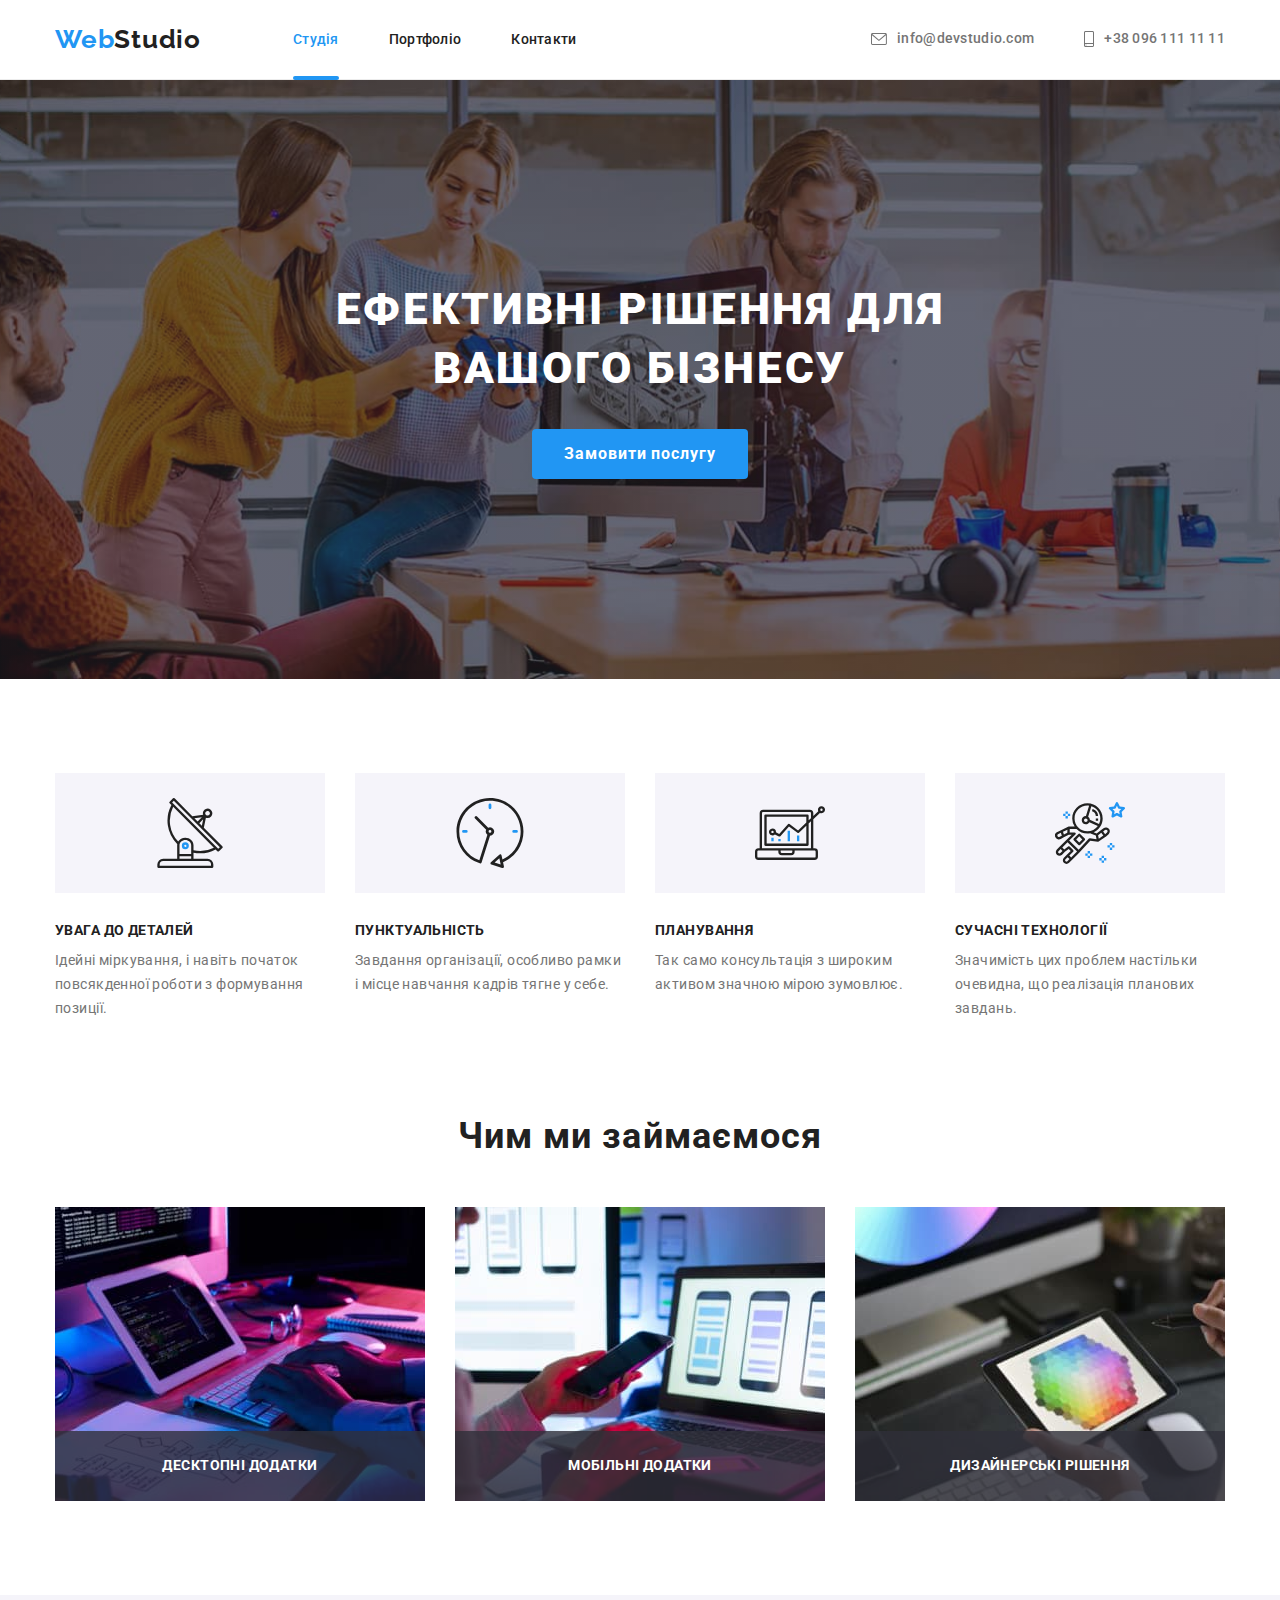
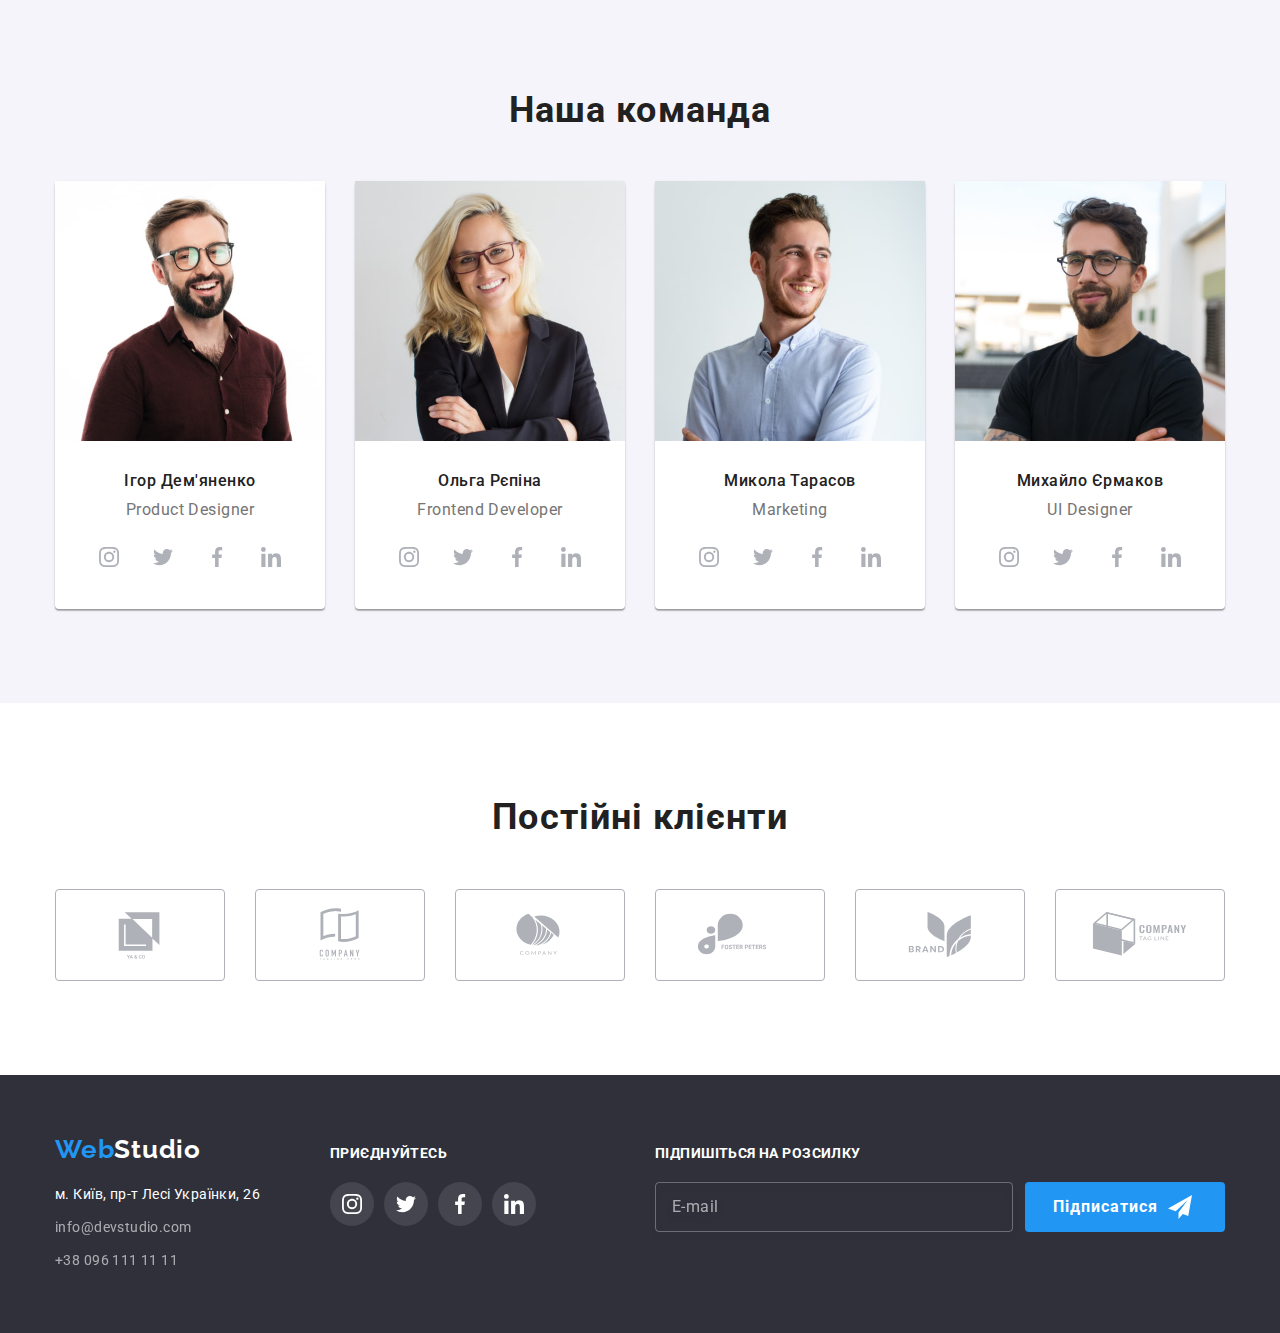
==== index.html @ e46a1c68 "Initial commit" ====
<!DOCTYPE html>
<html lang="uk">
  <head>
    <meta charset="UTF-8" />
    <meta http-equiv="X-UA-Compatible" content="IE=edge" />
    <meta name="viewport" content="width=device-width, initial-scale=1.0" />
    <title>Студія</title>
    <link rel="preconnect" href="https://fonts.googleapis.com" />
    <link rel="preconnect" href="https://fonts.gstatic.com" crossorigin />
    <link
      rel="stylesheet"
      href="https://cdn.jsdelivr.net/npm/modern-normalize@1.1.0/modern-normalize.min.css"
    />
    <link
      href="https://fonts.googleapis.com/css2?family=Raleway:wght@700&family=Roboto:wght@400;500;700;900&display=swap"
      rel="stylesheet"
    />
    <link rel="stylesheet" href="./css/main.min.css" />
    <link rel="stylesheet" href="./css/styles.css" />
  </head>
  <body>
    <header class="page-header">
      <div class="container">
        <nav class="page-navigation">
          <a class="logo link" href="./index.html"
            ><span class="logo-part">Web</span>Studio</a
          >
          <ul class="menu list">
            <li>
              <a class="menu__link link current" href="./index.html">Студія</a>
            </li>
            <li>
              <a class="menu__link link" href="./portfolio.html">Портфоліо</a>
            </li>
            <li><a class="menu__link link" href="#contacts">Контакти</a></li>
          </ul>
        </nav>
        <ul class="list menu-contacts">
          <li>
            <a class="mail-link link" href="mailto:info@devstudio.com">
              <svg class="mail-svg">
                <use href="./images/icons.svg#icon-envelope"></use>
              </svg>
              info@devstudio.com</a
            >
          </li>
          <li>
            <a class="phone-link link" href="tel:+380961111111">
              <svg class="phone-svg">
                <use href="./images/icons.svg#icon-smartphone"></use>
              </svg>
              +38 096 111 11 11</a
            >
          </li>
        </ul>
      </div>
    </header>
    <main>
      <section class="hero section">
        <div class="container">
          <h1 class="hero__title">Ефективні рішення для вашого бізнесу</h1>
          <button class="hero__button btn" data-modal-open type="button">
            Замовити послугу
          </button>
        </div>
      </section>
      <section class="features section">
        <div class="container">
          <h2 class="visually-hidden">Наші особливості</h2>
          <ul class="list features__list">
            <li class="features__item">
              <div class="features__box">
                <svg class="features__icon">
                  <use href="./images/icons.svg#icon-antenna-1"></use>
                </svg>
              </div>
              <h3 class="features__subtitle">Увага до деталей</h3>
              <p class="features__text">
                Ідейні міркування, і навіть початок повсякденної роботи з
                формування позиції.
              </p>
            </li>
            <li class="features__item">
              <div class="features__box">
                <svg class="features__icon">
                  <use href="./images/icons.svg#icon-clock-1"></use>
                </svg>
              </div>
              <h3 class="features__subtitle">Пунктуальність</h3>
              <p class="features__text">
                Завдання організації, особливо рамки і місце навчання кадрів
                тягне у себе.
              </p>
            </li>
            <li class="features__item">
              <div class="features__box">
                <svg class="features__icon">
                  <use href="./images/icons.svg#icon-diagram-1"></use>
                </svg>
              </div>
              <h3 class="features__subtitle">Планування</h3>
              <p class="features__text">
                Так само консультація з широким активом значною мірою зумовлює.
              </p>
            </li>
            <li class="features__item">
              <div class="features__box">
                <svg class="features__icon">
                  <use href="./images/icons.svg#icon-astronaut-1"></use>
                </svg>
              </div>
              <h3 class="features__subtitle">Сучасні технології</h3>
              <p class="features__text">
                Значимість цих проблем настільки очевидна, що реалізація
                планових завдань.
              </p>
            </li>
          </ul>
        </div>
      </section>
      <section class="work section">
        <div class="container">
          <h2 class="section-title">Чим ми займаємося</h2>
          <ul class="list work__list">
            <li class="work__item">
              <div class="work__wrapprer">
                <img
                  class="work__img"
                  src="./images/images-index/box1.jpg"
                  alt="верстка на ноутбуці"
                  width="370"
                  height="294"
                />
                <p class="work__text">Десктопні додатки</p>
              </div>
            </li>
            <li class="work__item">
              <div class="work-wrapprer">
                <img
                  class="work__img"
                  src="./images/images-index/box2.jpg"
                  alt="верстка на телефоні"
                  width="370"
                  height="294"
                />
                <p class="work__text">Мобільні додатки</p>
              </div>
            </li>
            <li class="work__item">
              <div class="work__wrapprer">
                <img
                  class="work__img"
                  src="./images/images-index/box3.jpg"
                  alt="графічний редактор"
                  width="370"
                  height="294"
                />
                <p class="work__text">Дизайнерські рішення</p>
              </div>
            </li>
          </ul>
        </div>
      </section>
      <section class="team section">
        <div class="container">
          <h2 class="section-title">Наша команда</h2>
          <ul class="list__team list">
            <li class="team__item">
              <img
                class="team__img"
                src="./images/images-index/photo-igor.jpg"
                alt="Ігор Дем'яненко фото"
                width="270"
                height="260"
              />
              <div class="team__box">
                <h3 class="team__name">Ігор Дем'яненко</h3>
                <p class="team__place" lang="en">Product Designer</p>
                <ul class="team-social-list list">
                  <li class="team-social-item">
                    <a href="#" class="team-link link">
                      <svg class="team-logo-social">
                        <use href="./images/icons.svg#icon-instagram-2"></use>
                      </svg>
                    </a>
                  </li>
                  <li class="team-social-item">
                    <a href="#" class="team-link link">
                      <svg class="team-logo-social">
                        <use href="./images/icons.svg#icon-twitter-1"></use>
                      </svg>
                    </a>
                  </li>
                  <li class="team-social-item">
                    <a href="#" class="team-link link">
                      <svg class="team-logo-social">
                        <use href="./images/icons.svg#icon-facebook-1"></use>
                      </svg>
                    </a>
                  </li>
                  <li class="team-social-item">
                    <a href="#" class="team-link link">
                      <svg class="team-logo-social">
                        <use href="./images/icons.svg#icon-linkedin-1"></use>
                      </svg>
                    </a>
                  </li>
                </ul>
              </div>
            </li>
            <li class="team__item">
              <img
                class="team__img"
                src="./images/images-index/photo-olga.jpg"
                alt="Ольга Рєпіна фото"
                width="270"
                height="260"
              />
              <div class="team__box">
                <h3 class="team__name">Ольга Рєпіна</h3>
                <p class="team__place" lang="en">Frontend Developer</p>
                <ul class="team-social-list list">
                  <li class="team-social-item">
                    <a href="#" class="team-link link">
                      <svg class="team-logo-social">
                        <use href="./images/icons.svg#icon-instagram-2"></use>
                      </svg>
                    </a>
                  </li>
                  <li class="team-social-item">
                    <a href="#" class="team-link link">
                      <svg class="team-logo-social">
                        <use href="./images/icons.svg#icon-twitter-1"></use>
                      </svg>
                    </a>
                  </li>
                  <li class="team-social-item">
                    <a href="#" class="team-link link">
                      <svg class="team-logo-social">
                        <use href="./images/icons.svg#icon-facebook-1"></use>
                      </svg>
                    </a>
                  </li>
                  <li class="team-social-item">
                    <a href="#" class="team-link link">
                      <svg class="team-logo-social">
                        <use href="./images/icons.svg#icon-linkedin-1"></use>
                      </svg>
                    </a>
                  </li>
                </ul>
              </div>
            </li>
            <li class="team__item">
              <img
                class="team__img"
                src="./images/images-index/photo-mykola.jpg"
                alt="Микола Тарасов фото"
                width="270"
                height="260"
              />
              <div class="team__box">
                <h3 class="team__name">Микола Тарасов</h3>
                <p class="team__place" lang="en">Marketing</p>
                <ul class="team-social-list list">
                  <li class="team-social-item">
                    <a href="#" class="team-link link">
                      <svg class="team-logo-social">
                        <use href="./images/icons.svg#icon-instagram-2"></use>
                      </svg>
                    </a>
                  </li>
                  <li class="team-social-item">
                    <a href="#" class="team-link link">
                      <svg class="team-logo-social">
                        <use href="./images/icons.svg#icon-twitter-1"></use>
                      </svg>
                    </a>
                  </li>
                  <li class="team-social-item">
                    <a href="#" class="team-link link">
                      <svg class="team-logo-social">
                        <use href="./images/icons.svg#icon-facebook-1"></use>
                      </svg>
                    </a>
                  </li>
                  <li class="team-social-item">
                    <a href="#" class="team-link link">
                      <svg class="team-logo-social">
                        <use href="./images/icons.svg#icon-linkedin-1"></use>
                      </svg>
                    </a>
                  </li>
                </ul>
              </div>
            </li>
            <li class="team__item">
              <img
                class="team__img"
                src="./images/images-index/photo-mychailo.jpg"
                alt="Михайло Єрмаков фото"
                width="270"
                height="260"
              />
              <div class="team__box">
                <h3 class="team__name">Михайло Єрмаков</h3>
                <p class="team__place" lang="en">UI Designer</p>
                <ul class="team-social-list list">
                  <li class="team-social-item">
                    <a href="#" class="team-link link">
                      <svg class="team-logo-social">
                        <use href="./images/icons.svg#icon-instagram-2"></use>
                      </svg>
                    </a>
                  </li>
                  <li class="team-social-item">
                    <a href="#" class="team-link link">
                      <svg class="team-logo-social">
                        <use href="./images/icons.svg#icon-twitter-1"></use>
                      </svg>
                    </a>
                  </li>
                  <li class="team-social-item">
                    <a href="#" class="team-link link">
                      <svg class="team-logo-social">
                        <use href="./images/icons.svg#icon-facebook-1"></use>
                      </svg>
                    </a>
                  </li>
                  <li class="team-social-item">
                    <a href="#" class="team-link link">
                      <svg class="team-logo-social">
                        <use href="./images/icons.svg#icon-linkedin-1"></use>
                      </svg>
                    </a>
                  </li>
                </ul>
              </div>
            </li>
          </ul>
        </div>
      </section>
      <section class="clients section">
        <div class="container">
          <h2 class="clients__title">Постійні клієнти</h2>
          <ul class="clients__list list">
            <li class="clients__item">
              <a href="#" class="client__link link"
                ><svg class="client__logo">
                  <use href="./images/icons.svg#icon-Logo"></use></svg
              ></a>
            </li>
            <li class="clients__item">
              <a href="#" class="client__link link"
                ><svg class="client__logo">
                  <use href="./images/icons.svg#icon-Logo-2"></use></svg
              ></a>
            </li>
            <li class="clients__item">
              <a href="#" class="client__link link"
                ><svg class="client__logo">
                  <use href="./images/icons.svg#icon-Logo-3"></use></svg
              ></a>
            </li>
            <li class="clients__item">
              <a href="#" class="client__link link"
                ><svg class="client__logo">
                  <use href="./images/icons.svg#icon-Logo-4"></use></svg
              ></a>
            </li>
            <li class="clients__item">
              <a href="#" class="client__link link"
                ><svg class="client__logo">
                  <use href="./images/icons.svg#icon-Logo-5"></use></svg
              ></a>
            </li>
            <li class="clients__item">
              <a href="#" class="client__link link"
                ><svg class="client__logo">
                  <use href="./images/icons.svg#icon-Logo-6"></use></svg
              ></a>
            </li>
          </ul>
        </div>
      </section>
    </main>
    <footer class="footer" id="contacts">
      <div class="container">
        <div class="footer-contacts-wrapper">
          <div class="footer-address">
            <a class="logo link" href="./index.html"
              ><span class="logo-part-footer">Web</span>Studio</a
            >
            <address class="contacts">
              <ul class="list">
                <li class="footer-item">
                  <a
                    class="link contacts-address"
                    href="https://goo.gl/maps/Pqn4MnMT374ScPbN7"
                    target="_blank"
                    rel="noopener noreferrer nofollow"
                  >
                    м. Київ, пр-т Лесі Українки, 26</a
                  >
                </li>
                <li class="footer-item">
                  <a class="link contacts-mail" href="mailto:info@devstudio.com"
                    >info@devstudio.com</a
                  >
                </li>
                <li>
                  <a class="link contacts-phone" href="tel:+380961111111"
                    >+38 096 111 11 11</a
                  >
                </li>
              </ul>
            </address>
          </div>
          <div class="footer-social">
            <h2 class="footer-title">Приєднуйтесь</h2>
            <ul class="footer-icons-list list">
              <li class="footer-icons-item">
                <a href="#" class="footer-link link">
                  <svg class="footer-icon">
                    <use href="./images/icons.svg#icon-instagram-2"></use>
                  </svg>
                </a>
              </li>
              <li class="footer-icons-item">
                <a href="#" class="footer-link link">
                  <svg class="footer-icon">
                    <use href="./images/icons.svg#icon-twitter-1"></use>
                  </svg>
                </a>
              </li>
              <li class="footer-icons-item">
                <a href="#" class="footer-link link">
                  <svg class="footer-icon">
                    <use href="./images/icons.svg#icon-facebook-1"></use>
                  </svg>
                </a>
              </li>
              <li class="footer-icons-item">
                <a href="#" class="footer-link link">
                  <svg class="footer-icon">
                    <use href="./images/icons.svg#icon-linkedin-1"></use>
                  </svg>
                </a>
              </li>
            </ul>
          </div>
        </div>
        <div class="footer-form-wrapper">
          <h2 class="footer-title">Підпишіться на розсилку</h2>
          <form class="footer-form">
            <label class="footer-form-field">
              <input
                type="email"
                name="join-email"
                class="footer-email"
                required
                placeholder="E-mail"
              />
            </label>
            <button type="submit" class="footer-button btn">
              Підписатися
              <svg class="join-icon">
                <use href="./images/icons.svg#icon-send"></use>
              </svg>
            </button>
          </form>
        </div>
      </div>
    </footer>

    <div class="backdrop is-hidden" data-modal>
      <div class="modal">
        <button class="modal-close-btn btn" data-modal-close>
          <svg class="modal-close-icon">
            <use href="./images/icons.svg#icon-close"></use>
          </svg>
        </button>
        <p class="modal-title">Залиште свої дані, ми вам передзвонимо</p>
        <form class="modal-form">
          <label class="modal-form-field">
            <span class="modal-form-field-desc">Ім'я</span>
            <span class="modal-input-wrapper">
              <input
                type="text"
                class="modal-form-input"
                required
                pattern="[a-zA-Zа-яА-ЯіІїЇ`ʼ]+"
                name="user-name"
              />
              <svg class="modal-form-icon">
                <use href="./images/icons.svg#user-icon"></use>
              </svg>
            </span>
          </label>
          <label class="modal-form-field">
            <span class="modal-form-field-desc">Телефон</span>
            <span class="modal-input-wrapper">
              <input
                type="tel"
                class="modal-form-input"
                required
                name="user-phone"
              />
              <svg class="modal-form-icon">
                <use href="./images/icons.svg#user-mail"></use>
              </svg>
            </span>
          </label>
          <label class="modal-form-field">
            <span class="modal-form-field-desc">Пошта</span>
            <span class="modal-input-wrapper">
              <input
                type="mail"
                class="modal-form-input"
                required
                name="user-mail"
              />
              <svg class="modal-form-icon">
                <use href="./images/icons.svg#user-phone"></use>
              </svg>
            </span>
          </label>
          <label class="modal-form-field-textarea">
            <span class="modal-form-field-desc">Коментар</span>
            <textarea
              name="user-message"
              class="modal-form-message"
              placeholder="Введіть текст"
            ></textarea>
          </label>
          <label class="modal-form-check-field">
            <input
              type="checkbox"
              class="modal-form-check"
              required
              name="user-policy"
            />
            <svg class="own-checkbox">
              <use
                href="./images/icons.svg#icon-check"
                class="checkbox-own-icon"
              ></use>
            </svg>
            <span class="policy-text">
              Погоджуюся з розсилкою та приймаю
              <a class="policy-link" href=""> Умови договору</a>
            </span>
          </label>
          <button type="submit" class="submit-button btn">Відправити</button>
        </form>
      </div>
    </div>
    <script src="./js/modal.js"></script>
  </body>
</html>
---- css/main.min.css ----
:root{--accent-color: #2196f3;--primary-background: #ffffff;--secondary-background: #2f303a;--tertiary-background: #f5f4fa;--primary-text-color: #212121;--secondary-text-color: #757575;--tertiary-text-color: #ffffff;--hover-button-color: #188ce8;--logo-color: #afb1b8;--animation-link: 250ms cubic-bezier(0.4, 0, 0.2, 1)}.visually-hidden{position:absolute;white-space:nowrap;width:1px;height:1px;overflow:hidden;border:0;padding:0;clip:rect(0 0 0 0);clip-path:inset(50%);margin:-1px}body{background-color:var(--primary-background);font-family:"Roboto",sans-serif;color:var(--primary-text-color)}.link{text-decoration:none}.list{list-style:none}.btn{cursor:pointer}h1,h2,h3,h4,p{margin-top:0;margin-bottom:0}ul,ol{margin-top:0;margin-bottom:0;padding-left:0}img{display:block;max-width:100%;height:auto}.section{padding-top:94px;padding-bottom:94px}.container{width:1200px;padding:0 15px;margin-left:auto;margin-right:auto}.section-title{font-weight:700;font-size:36px;line-height:1.17;text-align:center;letter-spacing:.03em;margin-bottom:50px}.logo{font-family:"Raleway",sans-serif;font-weight:700;font-size:26px;line-height:1.1;letter-spacing:.03em;color:inherit}.backdrop{position:fixed;top:0;left:0;z-index:100;width:100%;height:100%;background-color:rgba(0,0,0,.2);transition:opacity var(--animation-link),visibility var(--animation-link)}.backdrop.is-hidden{opacity:0;visibility:hidden;pointer-events:none}.modal{padding:40px;position:absolute;top:50%;left:50%;transform:translate(-50%, -50%);width:528px;background-color:var(--primary-background)}.modal-close-icon{width:18px;height:18px;color:var(--primary-text-color)}.modal-close-btn{position:absolute;top:8px;right:8px;display:flex;align-items:center;justify-content:center;width:30px;height:30px;border-radius:50%;background-color:rgba(0,0,0,0);border:1px solid rgba(0,0,0,.1);padding:0}.modal-title{font-weight:700;font-size:20px;line-height:1.15;text-align:center;letter-spacing:.03em;color:var(--primary-text-color);margin-bottom:12px}.modal-form{display:flex;flex-direction:column}.modal-form-field{margin-bottom:10px;cursor:pointer}.modal-form-field-textarea{margin-bottom:20px;cursor:pointer}.modal-form-field-desc{font-size:12px;line-height:1.16;letter-spacing:.01em;color:var(--secondary-text-color);margin-bottom:4px;display:block}.modal-input-wrapper{position:relative;display:block}.modal-form-input{width:100%;height:40px;border:1px solid rgba(33,33,33,.2);border-radius:4px;padding-left:42px;transition:border-color var(--animation-link);cursor:pointer}.modal-form-input:focus{outline:none;border-color:var(--accent-color)}.modal-form-icon{display:block;width:18px;height:18px;position:absolute;top:50%;transform:translateY(-50%);left:12px;fill:var(--primary-text-color);transition:fill var(--animation-link)}.modal-form-input:focus+.modal-form-icon{fill:var(--accent-color)}.modal-form-message{display:block;resize:none;width:100%;height:120px;border:1px solid rgba(33,33,33,.2);border-radius:4px;padding:12px 16px;transition:border-color var(--animation-link);cursor:pointer}.modal-form-message::placeholder{font-size:12px;line-height:1.17;letter-spacing:.01em;color:rgba(117,117,117,.5)}.modal-form-message:focus{border-color:var(--accent-color);outline:none}.modal-form-check-field{display:flex;align-items:center;margin-bottom:30px;justify-content:center;cursor:pointer}.modal-form-check{appearance:none;position:absolute}.checkbox{display:flex;align-items:center}.own-checkbox{width:16px;height:15px;border:2px solid var(--primary-text-color);border-radius:3px;fill:var(--tertiary-text-color);background-color:rgba(0,0,0,0);display:flex;align-items:center;transition:background-color var(--animation-link),border var(--animation-link),border-color var(--animation-link)}.modal-form-check:checked+.own-checkbox{background-color:var(--accent-color);border:none}.modal-form-check:focus+.own-checkbox{border-color:var(--accent-color)}.policy-text{font-size:14px;line-height:1.71;letter-spacing:.03em;color:var(--secondary-text-color);margin-left:7px}.policy-link{color:var(--accent-color)}.submit-button{min-width:200px;min-height:50px;align-self:center;border:none;border-radius:4px;background-color:var(--accent-color);font-weight:700;font-size:16px;line-height:1.88;letter-spacing:.06em;color:var(--tertiary-text-color);transition:background-color var(--animation-link),box-shadow var(--animation-link)}.submit-button:focus,.submit-button:hover{background-color:var(--hover-button-color);box-shadow:0px 4px 4px rgba(0,0,0,.15)}.page-header{padding-top:25px;padding-bottom:25px}.page-header{border-bottom:1px solid #ececec}.page-header>.container{display:flex;justify-content:space-between;align-items:center}.page-navigation{display:flex;align-items:center}.logo.link{margin-right:92px}.menu{display:flex;align-items:center;gap:50px}.menu-contacts{display:flex;align-items:center;gap:50px}.logo-part{color:var(--accent-color)}.menu__link{font-weight:500;font-size:14px;line-height:1.14;letter-spacing:.02em;color:var(--primary-text-color);transition:color var(--animation-link);padding:32px 0;position:relative}.menu__link.current::after{position:absolute;content:"";display:block;width:100%;height:4px;background-color:var(--accent-color);left:0;bottom:-1px;border-radius:2px}.menu__link:hover,.menu__link:focus{color:var(--accent-color)}.mail-link,.phone-link{display:flex;align-items:center;column-gap:10px;font-weight:500;font-size:14px;line-height:1.14;letter-spacing:.02em;color:var(--secondary-text-color);transition:color var(--animation-link)}.mail-link:hover,.mail-link:focus,.phone-link:hover,.phone-link:focus{color:var(--accent-color)}.link.current{color:var(--accent-color)}.mail-svg{width:16px;height:12px;transition:fill var(--animation-link)}.phone-svg{width:10px;height:16px;transition:fill var(--animation-link)}.mail-svg,.phone-svg{fill:currentColor}.mail-link:focus .mail-svg,.mail-link:focus .mail-svg,.mail-link:focus .phone-svg,.mail-link:focus .phone-svg{fill:var(--accent-color)}.hero{background-color:var(--secondary-background);background-image:linear-gradient(0deg, rgba(47, 48, 58, 0.4), rgba(47, 48, 58, 0.4)),url(../images/images-index/img-hero.jpg);background-size:cover;background-repeat:no-repeat;background-position:center;max-width:1600px;margin:0 auto;text-align:center;padding-top:200px;padding-bottom:200px}.hero__title{font-family:"Roboto";font-style:normal;font-weight:900;font-size:44px;line-height:1.36;letter-spacing:.06em;text-transform:uppercase;color:var(--tertiary-text-color);width:696px;margin-bottom:30px;margin-left:auto;margin-right:auto}.hero__button{display:inline-block;font-weight:700;font-size:16px;line-height:1.86;align-items:center;letter-spacing:.06em;background-color:var(--accent-color);color:var(--tertiary-text-color);padding:10px 32px;border-radius:4px;border:none;transition:background-color var(--animation-link),box-shadow var(--animation-link)}.hero__button:hover,.hero__button:focus{background-color:var(--hover-button-color);box-shadow:0px 4px 4px rgba(0,0,0,.15)}.features__list{display:flex;justify-content:space-between;gap:30px}.features__item{flex-basis:calc((100% - 90px)/4)}.features__box{display:flex;justify-content:center;align-items:center;height:120px;margin-bottom:30px;background-color:var(--tertiary-background)}.features__icon{width:70px;height:70px}.features__subtitle{font-weight:700;font-size:14px;line-height:1.14;letter-spacing:.03em;text-transform:uppercase;margin-bottom:10px}.features__text{font-weight:400;font-size:14px;line-height:1.71;letter-spacing:.03em;color:var(--secondary-text-color)}.work__list{display:flex;justify-content:space-between}.work{padding-top:0}.work__item{position:relative}.work__text{position:absolute;bottom:0;width:100%;height:70px;font-weight:700;font-size:14px;line-height:1.14;letter-spacing:.03em;text-transform:uppercase;padding:27px 0;text-align:center;color:var(--tertiary-text-color);background-color:rgba(47,48,58,.8)}.team{background-color:var(--tertiary-background)}.list__team{display:flex;justify-content:space-between;gap:30px}.team__box{padding-top:30px;padding-bottom:30px}.team__name{font-weight:500;font-size:16px;line-height:1.19;letter-spacing:.03em;text-align:center;margin-bottom:10px}.team__place{font-family:"Roboto";font-style:normal;font-weight:400;font-size:16px;line-height:1.19;letter-spacing:.03em;color:var(--secondary-text-color);text-align:center;margin-bottom:16px}.team-social-list{display:flex;justify-content:center;gap:10px}.team-link{display:flex;justify-content:center;align-items:center;width:44px;height:44px;border-radius:50%;transition:background-color var(--animation-link)}.team-link:hover,.team-link:focus{background-color:var(--accent-color)}.team-logo-social{width:20px;height:20px;fill:var(--logo-color);transition:fill var(--animation-link)}.team-link:hover .team-logo-social,.team-link:focus .team-logo-social{fill:var(--tertiary-text-color)}.team__item{background-color:var(--primary-background);border-radius:4px;flex-basis:calc((100% - 90px)/4);box-shadow:0px 1px 3px rgba(0,0,0,.12),0px 1px 1px rgba(0,0,0,.14),0px 2px 1px rgba(0,0,0,.2)}.clients__title{font-weight:700;font-size:36px;line-height:1.16;text-align:center;letter-spacing:.03em;color:var(--primary-text-color);margin-bottom:50px}.clients__list{display:flex;justify-content:center;gap:30px}.client__link{display:flex;justify-content:center;align-items:center;width:170px;height:92px;border-radius:4px;border:1px solid var(--logo-color);transition:border var(--animation-link)}.client__link:hover,.client__link:focus{border:1px solid var(--accent-color)}.client__logo{width:106px;height:60px;fill:var(--logo-color);transition:fill var(--animation-link)}.client__link:hover .client__logo,.client__link:focus .client__logo{fill:var(--accent-color)}.portfolio-menu{display:flex;justify-content:center;gap:8px;margin-bottom:50px}.portfolio-button{font-weight:500;font-size:16px;line-height:1.62;letter-spacing:.03em;color:inherit;background-color:var(--tertiary-background);display:inline-block;padding:6px 25px;border-radius:4px;border:none;transition:color var(--animation-link),background-color var(--animation-link),box-shadow var(--animation-link)}.portfolio-button:hover,.portfolio-button:focus{color:var(--tertiary-text-color);background-color:var(--accent-color);box-shadow:0px 3px 1px rgba(0,0,0,.1),0px 1px 2px rgba(0,0,0,.08),0px 2px 2px rgba(0,0,0,.12)}.btn.current{background-color:var(--accent-color);color:var(--tertiary-text-color)}.portfolio-list{display:flex;flex-wrap:wrap;gap:30px}.portfolio-list-item{flex-basis:calc((100% - 60px)/3)}.portfolio-box-link{color:inherit;display:block;transition:box-shadow var(--animation-link)}.portfolio-box-link:hover,.portfolio-box-link:focus{box-shadow:0px 1px 1px rgba(0,0,0,.12),0px 4px 4px rgba(0,0,0,.06),1px 4px 6px rgba(0,0,0,.16)}.portfolio-container{padding:20px 24px;border-bottom:solid 1px #eee;border-left:solid 1px #eee;border-right:solid 1px #eee}.portfolio-name{font-weight:700;font-size:18px;line-height:2;letter-spacing:.06em;margin-bottom:4px}.portfolio-text{font-weight:400;font-size:16px;line-height:1.88;letter-spacing:.03em;color:var(--secondary-text-color)}.overlay-wrapper{position:relative;overflow:hidden}.overlay-text{padding:63px 24px;font-weight:400;font-size:18px;line-height:1.56;letter-spacing:.03em;color:var(--tertiary-text-color);background-color:rgba(33,150,243,.9);position:absolute;top:0;left:0;width:100%;height:100%;overflow:auto;transform:translateY(100%);transition:transform var(--animation-link)}.portfolio-box-link:hover .overlay-text,.portfolio-box-link:focus .overlay-text{transform:translateY(0%)}.footer .container{display:flex;align-items:baseline;justify-content:space-between}.footer-contacts-wrapper{display:flex;gap:70px;align-items:baseline}.footer{background-color:var(--secondary-background);color:var(--tertiary-text-color);padding-top:60px;padding-bottom:60px}.logo-part-footer{color:var(--accent-color)}.footer .logo.link{display:inline-block;margin-right:0;margin-bottom:20px}.footer-item{margin-bottom:9px}.contacts{font-style:normal;font-weight:400;font-size:14px;line-height:1.71;letter-spacing:.03em}.contacts-address,.contacts-mail,.contacts-phone{color:inherit;transition:color var(--animation-link)}.contacts-address:hover,.contacts-address:focus,.contacts-mail:hover,.contacts-mail:focus,.contacts-phone:hover,.contacts-phone:focus{color:var(--accent-color)}.contacts-mail,.contacts-phone{opacity:60%}.footer-title{font-weight:700;font-size:14px;line-height:1.14;letter-spacing:.03em;text-transform:uppercase;color:var(--tertiary-text-color);margin-bottom:20px}.footer-icons-list{display:flex;justify-content:center;column-gap:10px}.footer-link{display:flex;align-items:center;justify-content:center;width:44px;height:44px;border-radius:50%;background-color:rgba(255,255,255,.1);transition:background-color var(--animation-link)}.footer-link:hover,.footer-link:focus{background-color:var(--accent-color)}.footer-icon{width:20px;height:20px;fill:var(--tertiary-text-color)}.footer-form{display:flex;gap:12px}.footer-email{width:358px;height:50px;padding-left:16px;border:1px solid rgba(255,255,255,.3);border-radius:4px;color:var(--tertiary-text-color);background-color:inherit;filter:drop-shadow(0px 4px 4px rgba(0, 0, 0, 0.15));transition:border-color var(--animation-link)}.footer-email::placeholder{font-weight:400;font-size:16px;line-height:1.25;letter-spacing:.03em;color:rgba(255,255,255,.6)}.footer-email:focus{outline:none;border-color:var(--accent-color)}.footer-button{width:200px;height:50px;display:flex;font-weight:700;font-size:16px;line-height:1.86;align-items:center;letter-spacing:.06em;padding:10px 28px;gap:10px;background-color:var(--accent-color);color:var(--tertiary-text-color);border-radius:4px;border:none;transition:background-color var(--animation-link)}.footer-button:hover,.footer-button:focus{background-color:var(--hover-button-color)}.join-icon{align-self:center;width:24px;height:24px;fill:var(--tertiary-text-color)}/*# sourceMappingURL=main.min.css.map */
---- css/styles.css ----
/*======================= Header styles======================== */

/*======================= Header styles ======================= */

/*======================= Footer styles =======================*/


/*======================= Footer styles =======================*/

/*=================== Головний заголовок =====================*/

/*=================== Головний заголовок =====================*/

/*========================= Наші особливості ===================*/


/*========================= Наші особливості ===================*/

/* =====================Чим ми займаємось ====================*/


/* =====================Чим ми займаємось ====================*/

/* =========================Наша команда =====================*/


/* =========================Наша команда =====================*/

/* ==========================Наші клієнти ====================*/


/* ==========================Наші клієнти ====================*/

/* ==========================Сторінка портфолоіо ==============*/


/* ==========================Сторінка портфолоіо ==============*/

/* ============================Модальне вікно ==================*/




/* ============================Модальне вікно ==================*/

/* ====================== Модальна форма ======================== */
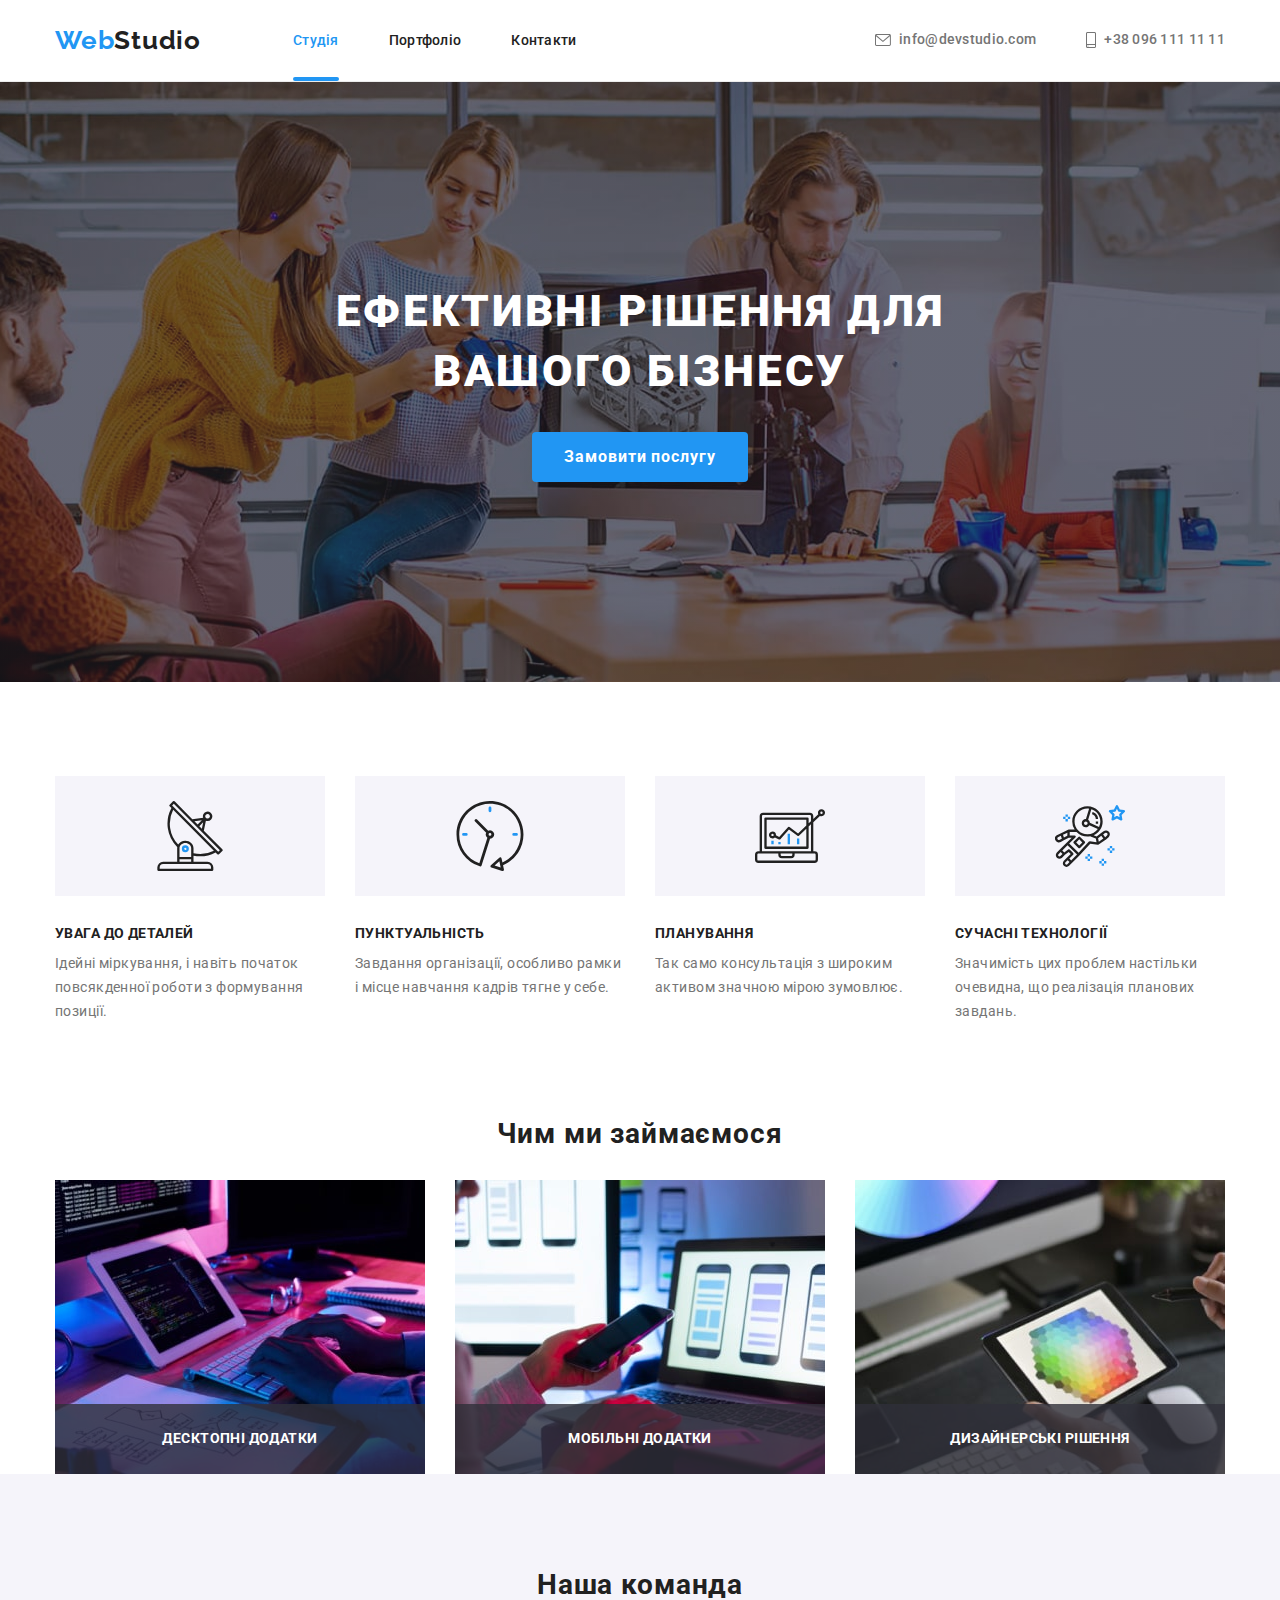
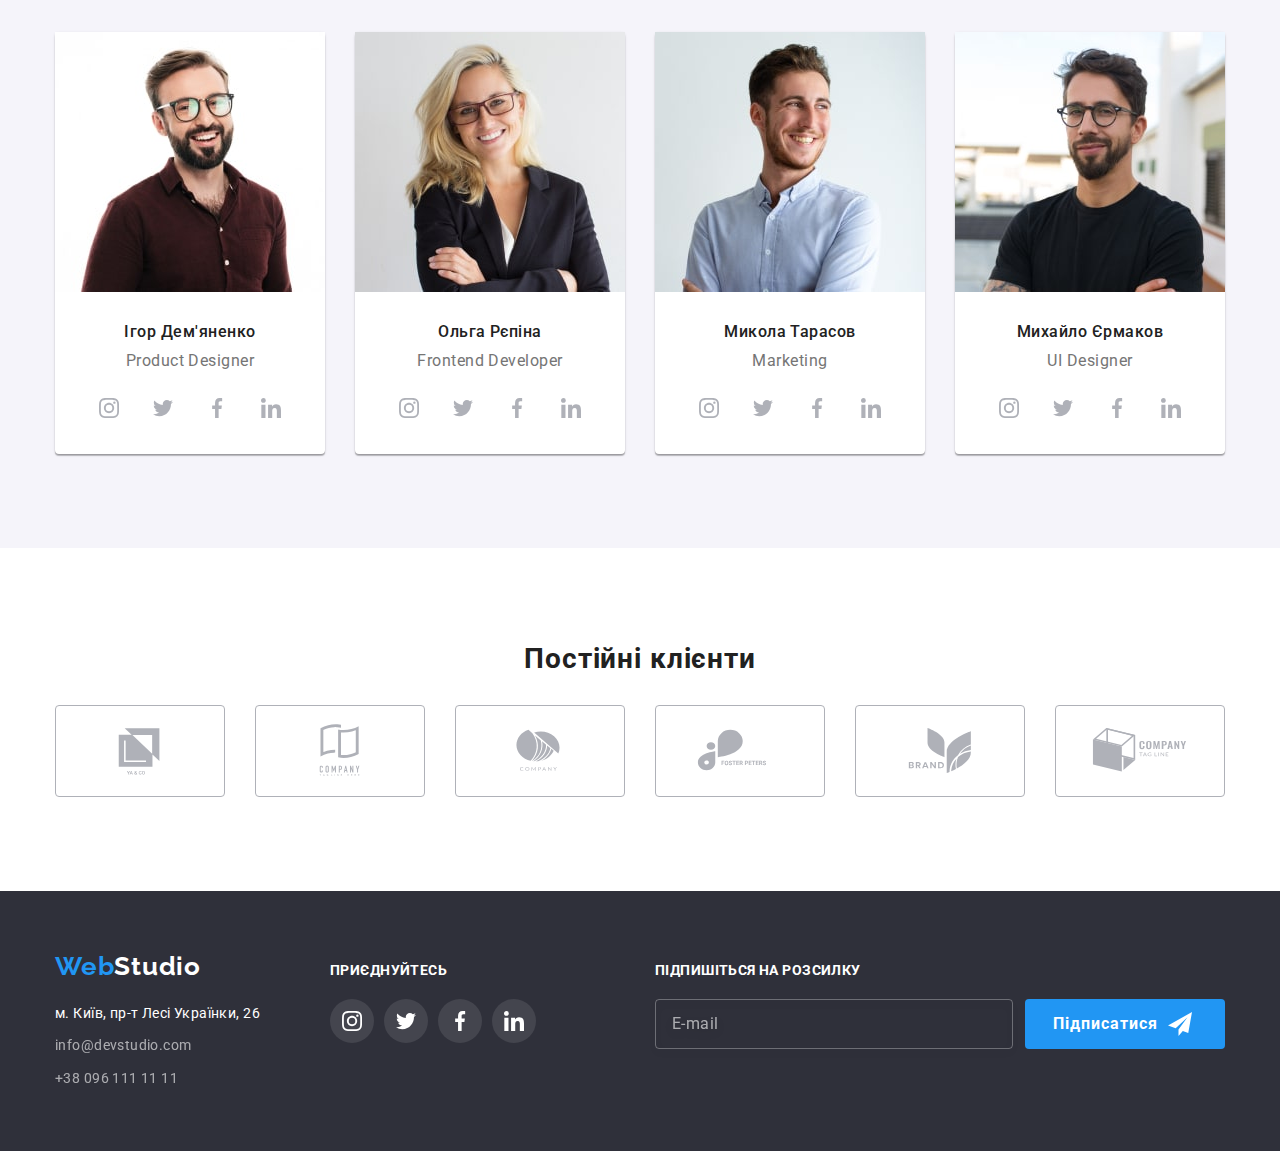
==== commit ab96ac6b: "homework" ====
--- a/index.html
+++ b/index.html
@@ -16,11 +16,10 @@
       rel="stylesheet"
     />
     <link rel="stylesheet" href="./css/main.min.css" />
-    <link rel="stylesheet" href="./css/styles.css" />
   </head>
   <body>
     <header class="page-header">
-      <div class="container">
+      <div class="container page-header__container">
         <nav class="page-navigation">
           <a class="logo link" href="./index.html"
             ><span class="logo-part">Web</span>Studio</a
@@ -35,7 +34,7 @@
             <li><a class="menu__link link" href="#contacts">Контакти</a></li>
           </ul>
         </nav>
-        <ul class="list menu-contacts">
+        <ul class="menu-contacts list">
           <li>
             <a class="mail-link link" href="mailto:info@devstudio.com">
               <svg class="mail-svg">
@@ -53,6 +52,71 @@
             >
           </li>
         </ul>
+        <button type="button" class="open-mobile-menu-btn" data-menu-open>
+          <svg class="burger-icon">
+            <use href="./images/icons.svg#burger-icon"></use>
+          </svg>
+        </button>
+      </div>
+      <div class="mobile-menu" data-menu>
+        <div class="mobile-menu__container">
+          <button type="button" class="mobile-menu__close-btn" data-menu-close>
+            <svg class="mobile-menu__close-icon">
+              <use href="./images/icons.svg#icon-close"></use>
+            </svg>
+          </button>
+          <div class="mobile-list__wrapper">
+            <ul class="mobile-list list">
+              <li class="mobile-list__item">
+                <a href="index.html" class="mobile-list__link link current"
+                  >Студія</a
+                >
+              </li>
+              <li class="mobile-list__item">
+                <a href="portfolio.html" class="mobile-list__link link"
+                  >Портфоліо</a
+                >
+              </li>
+              <li class="mobile-list__item">
+                <a href="#" class="mobile-list__link link">Контакти</a>
+              </li>
+            </ul>
+          </div>
+          <div class="mobile-contacts__wrapper">
+            <ul class="mobile-contacts list">
+              <li class="mobile-contacts__item">
+                <a href="tel:+380961111111" class="mobile-contacts__phone link"
+                  >+38 096 111 11 11</a
+                >
+              </li>
+              <li class="mobile-contacts__item">
+                <a
+                  href="mailto:info@devstudio.com"
+                  class="mobile-contacts__mail link"
+                  >info@devstudio.com</a
+                >
+              </li>
+              <li class="mobile-contacts__item">
+                <div class="mobile-social__wrapper">
+                  <ul class="mobile-social list">
+                    <li class="mobile-social__item">
+                      <a href="#" class="mobile-social-link link">Instagram</a>
+                    </li>
+                    <li class="mobile-social__item">
+                      <a href="#" class="mobile-social-link link">Twitter</a>
+                    </li>
+                    <li class="mobile-social__item">
+                      <a href="#" class="mobile-social-link link">Facebook</a>
+                    </li>
+                    <li class="mobile-social__item">
+                      <a href="#" class="mobile-social-link link">LinkedIn</a>
+                    </li>
+                  </ul>
+                </div>
+              </li>
+            </ul>
+          </div>
+        </div>
       </div>
     </header>
     <main>
@@ -67,7 +131,7 @@
       <section class="features section">
         <div class="container">
           <h2 class="visually-hidden">Наші особливості</h2>
-          <ul class="list features__list">
+          <ul class="features__list list">
             <li class="features__item">
               <div class="features__box">
                 <svg class="features__icon">
@@ -126,7 +190,11 @@
               <div class="work__wrapprer">
                 <img
                   class="work__img"
-                  src="./images/images-index/box1.jpg"
+                  srcset="
+                    ./images/images-index/images-desktop/work-1.jpg    1x,
+                    ./images/images-index/images-desktop/work-1@2x.jpg 2x
+                  "
+                  src="./images/images-index/images-desktop/work-1.jpg"
                   alt="верстка на ноутбуці"
                   width="370"
                   height="294"
@@ -138,7 +206,11 @@
               <div class="work-wrapprer">
                 <img
                   class="work__img"
-                  src="./images/images-index/box2.jpg"
+                  srcset="
+                    ./images/images-index/images-desktop/work-2.jpg    1x,
+                    ./images/images-index/images-desktop/work-2@2x.jpg 2x
+                  "
+                  src="./images/images-index/images-desktop/work-2.jpg"
                   alt="верстка на телефоні"
                   width="370"
                   height="294"
@@ -148,13 +220,11 @@
             </li>
             <li class="work__item">
               <div class="work__wrapprer">
-                <img
-                  class="work__img"
-                  src="./images/images-index/box3.jpg"
-                  alt="графічний редактор"
-                  width="370"
-                  height="294"
-                />
+                <img class="work__img"
+                srcset="./images/images-index/images-desktop/work-3.jpg 1x,
+                ./images/images-index/images-desktop/work-3@2x.jpg 2x"
+                src="./images/images-index/images-desktop/work-3.jpg""
+                alt="графічний редактор" width="370" height="294" />
                 <p class="work__text">Дизайнерські рішення</p>
               </div>
             </li>
@@ -164,15 +234,36 @@
       <section class="team section">
         <div class="container">
           <h2 class="section-title">Наша команда</h2>
-          <ul class="list__team list">
+          <ul class="team__list list">
             <li class="team__item">
-              <img
-                class="team__img"
-                src="./images/images-index/photo-igor.jpg"
-                alt="Ігор Дем'яненко фото"
-                width="270"
-                height="260"
-              />
+              <picture>
+                <source
+                  srcset="
+                    ./images/images-index/images-desktop/team-1.jpg    1x,
+                    ./images/images-index/images-desktop/team-1@2x.jpg 2x
+                  "
+                  media="(min-width: 1200px)"
+                />
+                <source
+                  srcset="
+                    ./images/images-index/images-tablet/team-1.jpg    1x,
+                    ./images/images-index/images-tablet/team-1@2x.jpg 2x
+                  "
+                  media="(min-width: 768px)"
+                />
+                <source
+                  srcset="
+                    ./images/images-index/images-mobile/team-1.jpg    1x,
+                    ./images/images-index/images-mobile/team-1@2x.jpg 2x
+                  "
+                  media="(max-width: 767px)"
+                />
+                <img
+                  class="team__img"
+                  src="./images/images-index/images-mobile/team-1.jpg"
+                  alt="Ігор Дем'яненко фото"
+                />
+              </picture>
               <div class="team__box">
                 <h3 class="team__name">Ігор Дем'яненко</h3>
                 <p class="team__place" lang="en">Product Designer</p>
@@ -209,13 +300,34 @@
               </div>
             </li>
             <li class="team__item">
-              <img
-                class="team__img"
-                src="./images/images-index/photo-olga.jpg"
-                alt="Ольга Рєпіна фото"
-                width="270"
-                height="260"
-              />
+              <picture>
+                <source
+                  srcset="
+                    ./images/images-index/images-desktop/team-2.jpg    1x,
+                    ./images/images-index/images-desktop/team-2@2x.jpg 2x
+                  "
+                  media="(min-width: 1200px)"
+                />
+                <source
+                  srcset="
+                    ./images/images-index/images-tablet/team-2.jpg    1x,
+                    ./images/images-index/images-tablet/team-2@2x.jpg 2x
+                  "
+                  media="(min-width: 768px)"
+                />
+                <source
+                  srcset="
+                    ./images/images-index/images-mobile/team-2.jpg    1x,
+                    ./images/images-index/images-mobile/team-2@2x.jpg 2x
+                  "
+                  media="(max-width: 767px)"
+                />
+                <img
+                  class="team__img"
+                  src="./images/images-index/images-mobile/team-2.jpg"
+                  alt="Ольга Рєпіна фото"
+                />
+              </picture>
               <div class="team__box">
                 <h3 class="team__name">Ольга Рєпіна</h3>
                 <p class="team__place" lang="en">Frontend Developer</p>
@@ -252,13 +364,35 @@
               </div>
             </li>
             <li class="team__item">
-              <img
-                class="team__img"
-                src="./images/images-index/photo-mykola.jpg"
-                alt="Микола Тарасов фото"
-                width="270"
-                height="260"
-              />
+              <picture>
+                <source
+                  srcset="
+                    ./images/images-index/images-desktop/team-3.jpg    1x,
+                    ./images/images-index/images-desktop/team-3@2x.jpg 2x
+                  "
+                  media="(min-width: 1200px)"
+                />
+                <source
+                  srcset="
+                    ./images/images-index/images-tablet/team-3.jpg    1x,
+                    ./images/images-index/images-tablet/team-3@2x.jpg 2x
+                  "
+                  media="(min-width: 768px)"
+                />
+                <source
+                  srcset="
+                    ./images/images-index/images-mobile/team-3.jpg    1x,
+                    ./images/images-index/images-mobile/team-3@2x.jpg 2x
+                  "
+                  media="(max-width: 767px)"
+                />
+                <img
+                  class="team__img"
+                  src="./images/images-index/images-mobile/team-3.jpg"
+                  alt="Микола Тарасов фото"
+                />
+              </picture>
+
               <div class="team__box">
                 <h3 class="team__name">Микола Тарасов</h3>
                 <p class="team__place" lang="en">Marketing</p>
@@ -295,13 +429,34 @@
               </div>
             </li>
             <li class="team__item">
-              <img
-                class="team__img"
-                src="./images/images-index/photo-mychailo.jpg"
-                alt="Михайло Єрмаков фото"
-                width="270"
-                height="260"
-              />
+              <picture>
+                <source
+                  srcset="
+                    ./images/images-index/images-desktop/team-4.jpg    1x,
+                    ./images/images-index/images-desktop/team-4@2x.jpg 2x
+                  "
+                  media="(min-width: 1200px)"
+                />
+                <source
+                  srcset="
+                    ./images/images-index/images-tablet/team-4.jpg    1x,
+                    ./images/images-index/images-tablet/team-4@2x.jpg 2x
+                  "
+                  media="(min-width: 768px)"
+                />
+                <source
+                  srcset="
+                    ./images/images-index/images-mobile/team-4.jpg    1x,
+                    ./images/images-index/images-mobile/team-4@2x.jpg 2x
+                  "
+                  media="(max-width: 767px)"
+                />
+                <img
+                  class="team__img"
+                  src="./images/images-index/images-mobile/team-4.jpg"
+                  alt="Михайло Єрмаков фото"
+                />
+              </picture>
               <div class="team__box">
                 <h3 class="team__name">Михайло Єрмаков</h3>
                 <p class="team__place" lang="en">UI Designer</p>
@@ -342,39 +497,39 @@
       </section>
       <section class="clients section">
         <div class="container">
-          <h2 class="clients__title">Постійні клієнти</h2>
-          <ul class="clients__list list">
-            <li class="clients__item">
+          <h2 class="section-title">Постійні клієнти</h2>
+          <ul class="client__list list">
+            <li class="client__item">
               <a href="#" class="client__link link"
                 ><svg class="client__logo">
                   <use href="./images/icons.svg#icon-Logo"></use></svg
               ></a>
             </li>
-            <li class="clients__item">
+            <li class="client__item">
               <a href="#" class="client__link link"
                 ><svg class="client__logo">
                   <use href="./images/icons.svg#icon-Logo-2"></use></svg
               ></a>
             </li>
-            <li class="clients__item">
+            <li class="client__item">
               <a href="#" class="client__link link"
                 ><svg class="client__logo">
                   <use href="./images/icons.svg#icon-Logo-3"></use></svg
               ></a>
             </li>
-            <li class="clients__item">
+            <li class="client__item">
               <a href="#" class="client__link link"
                 ><svg class="client__logo">
                   <use href="./images/icons.svg#icon-Logo-4"></use></svg
               ></a>
             </li>
-            <li class="clients__item">
+            <li class="client__item">
               <a href="#" class="client__link link"
                 ><svg class="client__logo">
                   <use href="./images/icons.svg#icon-Logo-5"></use></svg
               ></a>
             </li>
-            <li class="clients__item">
+            <li class="client__item">
               <a href="#" class="client__link link"
                 ><svg class="client__logo">
                   <use href="./images/icons.svg#icon-Logo-6"></use></svg
@@ -385,8 +540,8 @@
       </section>
     </main>
     <footer class="footer" id="contacts">
-      <div class="container">
-        <div class="footer-contacts-wrapper">
+      <div class="footer__container container">
+        <div class="footer-contacts__wrapper">
           <div class="footer-address">
             <a class="logo link" href="./index.html"
               ><span class="logo-part-footer">Web</span>Studio</a
@@ -417,7 +572,7 @@
             </address>
           </div>
           <div class="footer-social">
-            <h2 class="footer-title">Приєднуйтесь</h2>
+            <h2 class="footer__title">Приєднуйтесь</h2>
             <ul class="footer-icons-list list">
               <li class="footer-icons-item">
                 <a href="#" class="footer-link link">
@@ -451,8 +606,8 @@
           </div>
         </div>
         <div class="footer-form-wrapper">
-          <h2 class="footer-title">Підпишіться на розсилку</h2>
-          <form class="footer-form">
+          <h2 class="form__title">Підпишіться на розсилку</h2>
+          <form class="footer__form">
             <label class="footer-form-field">
               <input
                 type="email"
@@ -556,5 +711,6 @@
       </div>
     </div>
     <script src="./js/modal.js"></script>
+    <script src="./js/mobile-menu.js"></script>
   </body>
 </html>
--- a/css/main.min.css
+++ b/css/main.min.css
@@ -1 +1 @@
-:root{--accent-color: #2196f3;--primary-background: #ffffff;--secondary-background: #2f303a;--tertiary-background: #f5f4fa;--primary-text-color: #212121;--secondary-text-color: #757575;--tertiary-text-color: #ffffff;--hover-button-color: #188ce8;--logo-color: #afb1b8;--animation-link: 250ms cubic-bezier(0.4, 0, 0.2, 1)}.visually-hidden{position:absolute;white-space:nowrap;width:1px;height:1px;overflow:hidden;border:0;padding:0;clip:rect(0 0 0 0);clip-path:inset(50%);margin:-1px}body{background-color:var(--primary-background);font-family:"Roboto",sans-serif;color:var(--primary-text-color)}.link{text-decoration:none}.list{list-style:none}.btn{cursor:pointer}h1,h2,h3,h4,p{margin-top:0;margin-bottom:0}ul,ol{margin-top:0;margin-bottom:0;padding-left:0}img{display:block;max-width:100%;height:auto}.section{padding-top:94px;padding-bottom:94px}.container{width:1200px;padding:0 15px;margin-left:auto;margin-right:auto}.section-title{font-weight:700;font-size:36px;line-height:1.17;text-align:center;letter-spacing:.03em;margin-bottom:50px}.logo{font-family:"Raleway",sans-serif;font-weight:700;font-size:26px;line-height:1.1;letter-spacing:.03em;color:inherit}.backdrop{position:fixed;top:0;left:0;z-index:100;width:100%;height:100%;background-color:rgba(0,0,0,.2);transition:opacity var(--animation-link),visibility var(--animation-link)}.backdrop.is-hidden{opacity:0;visibility:hidden;pointer-events:none}.modal{padding:40px;position:absolute;top:50%;left:50%;transform:translate(-50%, -50%);width:528px;background-color:var(--primary-background)}.modal-close-icon{width:18px;height:18px;color:var(--primary-text-color)}.modal-close-btn{position:absolute;top:8px;right:8px;display:flex;align-items:center;justify-content:center;width:30px;height:30px;border-radius:50%;background-color:rgba(0,0,0,0);border:1px solid rgba(0,0,0,.1);padding:0}.modal-title{font-weight:700;font-size:20px;line-height:1.15;text-align:center;letter-spacing:.03em;color:var(--primary-text-color);margin-bottom:12px}.modal-form{display:flex;flex-direction:column}.modal-form-field{margin-bottom:10px;cursor:pointer}.modal-form-field-textarea{margin-bottom:20px;cursor:pointer}.modal-form-field-desc{font-size:12px;line-height:1.16;letter-spacing:.01em;color:var(--secondary-text-color);margin-bottom:4px;display:block}.modal-input-wrapper{position:relative;display:block}.modal-form-input{width:100%;height:40px;border:1px solid rgba(33,33,33,.2);border-radius:4px;padding-left:42px;transition:border-color var(--animation-link);cursor:pointer}.modal-form-input:focus{outline:none;border-color:var(--accent-color)}.modal-form-icon{display:block;width:18px;height:18px;position:absolute;top:50%;transform:translateY(-50%);left:12px;fill:var(--primary-text-color);transition:fill var(--animation-link)}.modal-form-input:focus+.modal-form-icon{fill:var(--accent-color)}.modal-form-message{display:block;resize:none;width:100%;height:120px;border:1px solid rgba(33,33,33,.2);border-radius:4px;padding:12px 16px;transition:border-color var(--animation-link);cursor:pointer}.modal-form-message::placeholder{font-size:12px;line-height:1.17;letter-spacing:.01em;color:rgba(117,117,117,.5)}.modal-form-message:focus{border-color:var(--accent-color);outline:none}.modal-form-check-field{display:flex;align-items:center;margin-bottom:30px;justify-content:center;cursor:pointer}.modal-form-check{appearance:none;position:absolute}.checkbox{display:flex;align-items:center}.own-checkbox{width:16px;height:15px;border:2px solid var(--primary-text-color);border-radius:3px;fill:var(--tertiary-text-color);background-color:rgba(0,0,0,0);display:flex;align-items:center;transition:background-color var(--animation-link),border var(--animation-link),border-color var(--animation-link)}.modal-form-check:checked+.own-checkbox{background-color:var(--accent-color);border:none}.modal-form-check:focus+.own-checkbox{border-color:var(--accent-color)}.policy-text{font-size:14px;line-height:1.71;letter-spacing:.03em;color:var(--secondary-text-color);margin-left:7px}.policy-link{color:var(--accent-color)}.submit-button{min-width:200px;min-height:50px;align-self:center;border:none;border-radius:4px;background-color:var(--accent-color);font-weight:700;font-size:16px;line-height:1.88;letter-spacing:.06em;color:var(--tertiary-text-color);transition:background-color var(--animation-link),box-shadow var(--animation-link)}.submit-button:focus,.submit-button:hover{background-color:var(--hover-button-color);box-shadow:0px 4px 4px rgba(0,0,0,.15)}.page-header{padding-top:25px;padding-bottom:25px}.page-header{border-bottom:1px solid #ececec}.page-header>.container{display:flex;justify-content:space-between;align-items:center}.page-navigation{display:flex;align-items:center}.logo.link{margin-right:92px}.menu{display:flex;align-items:center;gap:50px}.menu-contacts{display:flex;align-items:center;gap:50px}.logo-part{color:var(--accent-color)}.menu__link{font-weight:500;font-size:14px;line-height:1.14;letter-spacing:.02em;color:var(--primary-text-color);transition:color var(--animation-link);padding:32px 0;position:relative}.menu__link.current::after{position:absolute;content:"";display:block;width:100%;height:4px;background-color:var(--accent-color);left:0;bottom:-1px;border-radius:2px}.menu__link:hover,.menu__link:focus{color:var(--accent-color)}.mail-link,.phone-link{display:flex;align-items:center;column-gap:10px;font-weight:500;font-size:14px;line-height:1.14;letter-spacing:.02em;color:var(--secondary-text-color);transition:color var(--animation-link)}.mail-link:hover,.mail-link:focus,.phone-link:hover,.phone-link:focus{color:var(--accent-color)}.link.current{color:var(--accent-color)}.mail-svg{width:16px;height:12px;transition:fill var(--animation-link)}.phone-svg{width:10px;height:16px;transition:fill var(--animation-link)}.mail-svg,.phone-svg{fill:currentColor}.mail-link:focus .mail-svg,.mail-link:focus .mail-svg,.mail-link:focus .phone-svg,.mail-link:focus .phone-svg{fill:var(--accent-color)}.hero{background-color:var(--secondary-background);background-image:linear-gradient(0deg, rgba(47, 48, 58, 0.4), rgba(47, 48, 58, 0.4)),url(../images/images-index/img-hero.jpg);background-size:cover;background-repeat:no-repeat;background-position:center;max-width:1600px;margin:0 auto;text-align:center;padding-top:200px;padding-bottom:200px}.hero__title{font-family:"Roboto";font-style:normal;font-weight:900;font-size:44px;line-height:1.36;letter-spacing:.06em;text-transform:uppercase;color:var(--tertiary-text-color);width:696px;margin-bottom:30px;margin-left:auto;margin-right:auto}.hero__button{display:inline-block;font-weight:700;font-size:16px;line-height:1.86;align-items:center;letter-spacing:.06em;background-color:var(--accent-color);color:var(--tertiary-text-color);padding:10px 32px;border-radius:4px;border:none;transition:background-color var(--animation-link),box-shadow var(--animation-link)}.hero__button:hover,.hero__button:focus{background-color:var(--hover-button-color);box-shadow:0px 4px 4px rgba(0,0,0,.15)}.features__list{display:flex;justify-content:space-between;gap:30px}.features__item{flex-basis:calc((100% - 90px)/4)}.features__box{display:flex;justify-content:center;align-items:center;height:120px;margin-bottom:30px;background-color:var(--tertiary-background)}.features__icon{width:70px;height:70px}.features__subtitle{font-weight:700;font-size:14px;line-height:1.14;letter-spacing:.03em;text-transform:uppercase;margin-bottom:10px}.features__text{font-weight:400;font-size:14px;line-height:1.71;letter-spacing:.03em;color:var(--secondary-text-color)}.work__list{display:flex;justify-content:space-between}.work{padding-top:0}.work__item{position:relative}.work__text{position:absolute;bottom:0;width:100%;height:70px;font-weight:700;font-size:14px;line-height:1.14;letter-spacing:.03em;text-transform:uppercase;padding:27px 0;text-align:center;color:var(--tertiary-text-color);background-color:rgba(47,48,58,.8)}.team{background-color:var(--tertiary-background)}.list__team{display:flex;justify-content:space-between;gap:30px}.team__box{padding-top:30px;padding-bottom:30px}.team__name{font-weight:500;font-size:16px;line-height:1.19;letter-spacing:.03em;text-align:center;margin-bottom:10px}.team__place{font-family:"Roboto";font-style:normal;font-weight:400;font-size:16px;line-height:1.19;letter-spacing:.03em;color:var(--secondary-text-color);text-align:center;margin-bottom:16px}.team-social-list{display:flex;justify-content:center;gap:10px}.team-link{display:flex;justify-content:center;align-items:center;width:44px;height:44px;border-radius:50%;transition:background-color var(--animation-link)}.team-link:hover,.team-link:focus{background-color:var(--accent-color)}.team-logo-social{width:20px;height:20px;fill:var(--logo-color);transition:fill var(--animation-link)}.team-link:hover .team-logo-social,.team-link:focus .team-logo-social{fill:var(--tertiary-text-color)}.team__item{background-color:var(--primary-background);border-radius:4px;flex-basis:calc((100% - 90px)/4);box-shadow:0px 1px 3px rgba(0,0,0,.12),0px 1px 1px rgba(0,0,0,.14),0px 2px 1px rgba(0,0,0,.2)}.clients__title{font-weight:700;font-size:36px;line-height:1.16;text-align:center;letter-spacing:.03em;color:var(--primary-text-color);margin-bottom:50px}.clients__list{display:flex;justify-content:center;gap:30px}.client__link{display:flex;justify-content:center;align-items:center;width:170px;height:92px;border-radius:4px;border:1px solid var(--logo-color);transition:border var(--animation-link)}.client__link:hover,.client__link:focus{border:1px solid var(--accent-color)}.client__logo{width:106px;height:60px;fill:var(--logo-color);transition:fill var(--animation-link)}.client__link:hover .client__logo,.client__link:focus .client__logo{fill:var(--accent-color)}.portfolio-menu{display:flex;justify-content:center;gap:8px;margin-bottom:50px}.portfolio-button{font-weight:500;font-size:16px;line-height:1.62;letter-spacing:.03em;color:inherit;background-color:var(--tertiary-background);display:inline-block;padding:6px 25px;border-radius:4px;border:none;transition:color var(--animation-link),background-color var(--animation-link),box-shadow var(--animation-link)}.portfolio-button:hover,.portfolio-button:focus{color:var(--tertiary-text-color);background-color:var(--accent-color);box-shadow:0px 3px 1px rgba(0,0,0,.1),0px 1px 2px rgba(0,0,0,.08),0px 2px 2px rgba(0,0,0,.12)}.btn.current{background-color:var(--accent-color);color:var(--tertiary-text-color)}.portfolio-list{display:flex;flex-wrap:wrap;gap:30px}.portfolio-list-item{flex-basis:calc((100% - 60px)/3)}.portfolio-box-link{color:inherit;display:block;transition:box-shadow var(--animation-link)}.portfolio-box-link:hover,.portfolio-box-link:focus{box-shadow:0px 1px 1px rgba(0,0,0,.12),0px 4px 4px rgba(0,0,0,.06),1px 4px 6px rgba(0,0,0,.16)}.portfolio-container{padding:20px 24px;border-bottom:solid 1px #eee;border-left:solid 1px #eee;border-right:solid 1px #eee}.portfolio-name{font-weight:700;font-size:18px;line-height:2;letter-spacing:.06em;margin-bottom:4px}.portfolio-text{font-weight:400;font-size:16px;line-height:1.88;letter-spacing:.03em;color:var(--secondary-text-color)}.overlay-wrapper{position:relative;overflow:hidden}.overlay-text{padding:63px 24px;font-weight:400;font-size:18px;line-height:1.56;letter-spacing:.03em;color:var(--tertiary-text-color);background-color:rgba(33,150,243,.9);position:absolute;top:0;left:0;width:100%;height:100%;overflow:auto;transform:translateY(100%);transition:transform var(--animation-link)}.portfolio-box-link:hover .overlay-text,.portfolio-box-link:focus .overlay-text{transform:translateY(0%)}.footer .container{display:flex;align-items:baseline;justify-content:space-between}.footer-contacts-wrapper{display:flex;gap:70px;align-items:baseline}.footer{background-color:var(--secondary-background);color:var(--tertiary-text-color);padding-top:60px;padding-bottom:60px}.logo-part-footer{color:var(--accent-color)}.footer .logo.link{display:inline-block;margin-right:0;margin-bottom:20px}.footer-item{margin-bottom:9px}.contacts{font-style:normal;font-weight:400;font-size:14px;line-height:1.71;letter-spacing:.03em}.contacts-address,.contacts-mail,.contacts-phone{color:inherit;transition:color var(--animation-link)}.contacts-address:hover,.contacts-address:focus,.contacts-mail:hover,.contacts-mail:focus,.contacts-phone:hover,.contacts-phone:focus{color:var(--accent-color)}.contacts-mail,.contacts-phone{opacity:60%}.footer-title{font-weight:700;font-size:14px;line-height:1.14;letter-spacing:.03em;text-transform:uppercase;color:var(--tertiary-text-color);margin-bottom:20px}.footer-icons-list{display:flex;justify-content:center;column-gap:10px}.footer-link{display:flex;align-items:center;justify-content:center;width:44px;height:44px;border-radius:50%;background-color:rgba(255,255,255,.1);transition:background-color var(--animation-link)}.footer-link:hover,.footer-link:focus{background-color:var(--accent-color)}.footer-icon{width:20px;height:20px;fill:var(--tertiary-text-color)}.footer-form{display:flex;gap:12px}.footer-email{width:358px;height:50px;padding-left:16px;border:1px solid rgba(255,255,255,.3);border-radius:4px;color:var(--tertiary-text-color);background-color:inherit;filter:drop-shadow(0px 4px 4px rgba(0, 0, 0, 0.15));transition:border-color var(--animation-link)}.footer-email::placeholder{font-weight:400;font-size:16px;line-height:1.25;letter-spacing:.03em;color:rgba(255,255,255,.6)}.footer-email:focus{outline:none;border-color:var(--accent-color)}.footer-button{width:200px;height:50px;display:flex;font-weight:700;font-size:16px;line-height:1.86;align-items:center;letter-spacing:.06em;padding:10px 28px;gap:10px;background-color:var(--accent-color);color:var(--tertiary-text-color);border-radius:4px;border:none;transition:background-color var(--animation-link)}.footer-button:hover,.footer-button:focus{background-color:var(--hover-button-color)}.join-icon{align-self:center;width:24px;height:24px;fill:var(--tertiary-text-color)}/*# sourceMappingURL=main.min.css.map */+:root{--accent-color: #2196f3;--primary-background: #ffffff;--secondary-background: #2f303a;--tertiary-background: #f5f4fa;--primary-text-color: #212121;--secondary-text-color: #757575;--tertiary-text-color: #ffffff;--hover-button-color: #188ce8;--logo-color: #afb1b8;--animation-link: 250ms cubic-bezier(0.4, 0, 0.2, 1)}.visually-hidden{position:absolute;white-space:nowrap;width:1px;height:1px;overflow:hidden;border:0;padding:0;clip:rect(0 0 0 0);clip-path:inset(50%);margin:-1px}body{background-color:var(--primary-background);font-family:"Roboto",sans-serif;color:var(--primary-text-color)}.link{text-decoration:none}.list{list-style:none}.btn{cursor:pointer}h1,h2,h3,h4,p{margin-top:0;margin-bottom:0}ul,ol{margin-top:0;margin-bottom:0;padding-left:0}img{display:block;max-width:100%;height:auto}.section{padding-top:60px;padding-bottom:60px}@media screen and (min-width: 1200px){.section{padding-top:94px;padding-bottom:94px}}.container{padding:0 15px}@media screen and (min-width: 480px){.container{width:480px;margin-left:auto;margin-right:auto}}@media screen and (min-width: 768px){.container{width:768px}}@media screen and (min-width: 1200px){.container{width:1200px}}@media screen and (max-width: 767px){.mobile-menu{position:fixed;top:0;left:0;z-index:100;width:100%;height:100%;background-color:var(--primary-background);opacity:0;visibility:hidden;pointer-events:none;transition:opacity var(--animation-link),visibility var(--animation-link)}.mobile-menu.is-open{opacity:1;visibility:visible;pointer-events:auto}.mobile-menu__close-btn{padding:0;border:0;background-color:rgba(0,0,0,0);line-height:0;position:absolute;top:10px;right:15px}.mobile-menu__close-icon{width:40px;height:40px;fill:var(--primary-text-color);transition:fill var(--animation-link)}.mobile-menu__close-btn:hover .mobile-menu__close-icon,.mobile-menu__close-btn:focus .mobile-menu__close-icon{fill:var(--accent-color)}.mobile-menu__container{padding:48px 40px;display:flex;flex-direction:column;gap:300px}.mobile-list__item:not(:last-child){margin-bottom:32px}.mobile-list__link{font-weight:500;font-size:40px;line-height:1.18;letter-spacing:.02em;color:var(--primary-text-color)}.mobile-contacts__phone{font-weight:500;font-size:34px;line-height:1.18;letter-spacing:.02em;color:var(--accent-color);margin-bottom:32px;display:inline-block}.mobile-contacts__mail{font-weight:500;font-size:24px;line-height:1.17;letter-spacing:.02em;color:var(--secondary-text-color);margin-bottom:64px;display:inline-block}.mobile-social{display:flex;gap:20px;align-items:center}.mobile-social__item{position:relative}.mobile-social__item:not(:last-child)::after{content:"";position:absolute;display:inline-block;height:22px;width:2px;background-color:rgba(33,33,33,.2);right:-10px}.mobile-social-link{font-weight:500;font-size:18px;line-height:1.22;letter-spacing:.02em;color:var(--accent-color)}}@media screen and (min-width: 768px){.mobile-menu{display:none}}.section-title{font-weight:700;font-size:28px;line-height:1.18;text-align:center;letter-spacing:.03em;margin-bottom:30px}@media scren and (min-width: 1200px){.section-title{font-size:36px;line-height:1.17;margin-bottom:50px}}.logo{font-family:"Raleway",sans-serif;font-weight:700;font-size:24px;line-height:1.17;letter-spacing:.03em;color:inherit}@media screen and (min-width: 1200px){.logo{font-size:26px;line-height:1.19}}.backdrop{position:fixed;top:0;left:0;z-index:100;width:100%;height:100%;background-color:rgba(0,0,0,.2);transition:opacity var(--animation-link),visibility var(--animation-link)}.backdrop.is-hidden{opacity:0;visibility:hidden;pointer-events:none}.modal{padding:40px;position:absolute;top:50%;left:50%;transform:translate(-50%, -50%);width:450px;background-color:var(--primary-background)}.modal-close-icon{width:18px;height:18px;fill:var(--primary-text-color)}.modal-close-btn:hover .modal-close-icon,.modal-close-btn:focus .modal-close-icon{fill:var(--accent-color)}.modal-close-btn{position:absolute;top:8px;right:8px;display:flex;align-items:center;justify-content:center;width:30px;height:30px;border-radius:50%;background-color:rgba(0,0,0,0);border:1px solid rgba(0,0,0,.1);padding:0}@media screen and (min-width: 1200px){.modal{width:528px}}.modal-title{font-size:20px;line-height:1.5;text-align:center;letter-spacing:.03em;color:var(--primary-text-color);margin-bottom:12px}.modal-form{display:flex;flex-direction:column}.modal-form-field{margin-bottom:10px;cursor:pointer}.modal-form-field-textarea{margin-bottom:20px;cursor:pointer}.modal-form-field-desc{font-weight:400;font-size:12px;line-height:1.16;letter-spacing:.01em;color:var(--secondary-text-color);margin-bottom:4px;display:block}.modal-input-wrapper{position:relative;display:block}.modal-form-input{width:100%;height:40px;border:1px solid rgba(33,33,33,.2);border-radius:4px;padding-left:42px;transition:border-color var(--animation-link);cursor:pointer}.modal-form-input:focus{outline:none;border-color:var(--accent-color)}.modal-form-icon{display:block;width:18px;height:18px;position:absolute;top:50%;transform:translateY(-50%);left:12px;fill:var(--primary-text-color);transition:fill var(--animation-link)}.modal-form-input:focus+.modal-form-icon{fill:var(--accent-color)}.modal-form-message{display:block;resize:none;width:100%;height:120px;border:1px solid rgba(33,33,33,.2);border-radius:4px;padding:12px 16px;transition:border-color var(--animation-link);cursor:pointer}.modal-form-message::placeholder{font-size:12px;line-height:1.17;letter-spacing:.01em;color:rgba(117,117,117,.5)}.modal-form-message:focus{border-color:var(--accent-color);outline:none}.modal-form-check-field{display:flex;align-items:center;margin-bottom:30px;justify-content:center;cursor:pointer}.modal-form-check{appearance:none;position:absolute}.checkbox{display:flex;align-items:center}.own-checkbox{width:16px;height:15px;border:2px solid var(--primary-text-color);border-radius:3px;fill:var(--tertiary-text-color);background-color:rgba(0,0,0,0);display:flex;align-items:center;transition:background-color var(--animation-link),border var(--animation-link),border-color var(--animation-link)}.modal-form-check:checked+.own-checkbox{background-color:var(--accent-color);border:none}.modal-form-check:focus+.own-checkbox{border-color:var(--accent-color)}.policy-text{font-size:12px;line-height:1.17;letter-spacing:.03em;color:var(--secondary-text-color);margin-left:7px}.policy-link{color:var(--accent-color)}.submit-button{min-width:200px;min-height:50px;align-self:center;border:none;border-radius:4px;background-color:var(--accent-color);font-weight:700;font-size:16px;line-height:1.88;letter-spacing:.06em;color:var(--tertiary-text-color);transition:background-color var(--animation-link),box-shadow var(--animation-link)}.submit-button:focus,.submit-button:hover{background-color:var(--hover-button-color);box-shadow:0px 4px 4px rgba(0,0,0,.15)}@media screen and (min-width: 1200px){.modal-title{line-height:1.15}.policy-text{font-size:14px;line-height:1.71}}.link.current{color:var(--accent-color)}.page-header{padding-top:15px;padding-bottom:15px;border-bottom:1px solid #ececec}.page-header__container{display:flex;justify-content:space-between;align-items:center}.logo-part{color:var(--accent-color)}@media screen and (max-width: 767px){.menu{display:none}.menu-contacts{display:none}.open-mobile-menu-btn{line-height:0;padding:0;background-color:rgba(0,0,0,0);border:none}.burger-icon{width:40px;height:40px}}@media screen and (min-width: 768px){.open-mobile-menu-btn{display:none}.page-header{padding-top:20px;padding-bottom:20px}.page-navigation{display:flex;align-items:center}.logo.link{margin-right:87px}.menu{display:flex;align-items:center;gap:50px}.menu__link{font-weight:500;font-size:14px;line-height:1.14;letter-spacing:.02em;color:var(--primary-text-color);padding:32px 0;position:relative}.menu__link.current::after{position:absolute;content:"";display:block;width:100%;height:4px;background-color:var(--accent-color);left:0;bottom:-1px;border-radius:2px}.mail-link,.phone-link{display:flex;align-items:center;gap:8px;font-weight:500;font-size:12px;line-height:1.17;letter-spacing:.02em;color:var(--secondary-text-color)}.mail-link{margin-bottom:10px}.mail-svg{width:14px;height:10px}.phone-svg{width:10px;height:14px}.mail-svg,.phone-svg{fill:currentColor}}@media screen and (min-width: 1200px){.page-header{padding-top:25px;padding-bottom:25px}.logo.link{margin-right:92px}.menu__link{transition:color var(--animation-link)}.menu__link:hover,.menu__link:focus{color:var(--accent-color)}.menu-contacts{display:flex;align-items:center;gap:50px}.mail-link,.phone-link{font-size:14px;line-height:1.14;transition:color var(--animation-link)}.mail-link:hover,.mail-link:focus,.phone-link:hover,.phone-link:focus{color:var(--accent-color)}.mail-link{margin-bottom:0}.mail-svg{width:16px;height:12px}.phone-svg{width:10px;height:16px}}.hero{background-color:var(--secondary-background);background-image:linear-gradient(0deg, rgba(47, 48, 58, 0.4), rgba(47, 48, 58, 0.4)),url(../../images/images-index/images-mobile/hero-img.jpg);background-size:cover;background-repeat:no-repeat;background-position:center;max-width:480px;margin:0 auto;text-align:center;padding-top:118px;padding-bottom:118px}.hero__title{font-weight:900;font-size:26px;line-height:1.62;letter-spacing:.06em;text-transform:uppercase;color:var(--tertiary-text-color);max-width:360px;margin-bottom:30px;margin-left:auto;margin-right:auto}.hero__button{display:inline-block;font-weight:700;font-size:16px;line-height:1.88;align-items:center;letter-spacing:.06em;background-color:var(--accent-color);color:var(--tertiary-text-color);padding:10px 24px;border-radius:4px;border:none}@media screen and (min-device-pixel-ratio: 2)and (max-width: 767px),screen and (min-resolution: 192dpi)and (max-width: 767px),screen and (min-resolution: 2dppx)and (max-width: 767px){.hero{background-image:linear-gradient(0deg, rgba(47, 48, 58, 0.4), rgba(47, 48, 58, 0.4)),url(../../images/images-index/images-mobile/hero-img@2x.jpg)}}@media screen and (min-width: 768px){.hero{background-image:linear-gradient(0deg, rgba(47, 48, 58, 0.4), rgba(47, 48, 58, 0.4)),url(../../images/images-index/images-tablet/hero-img.jpg);max-width:768px}}@media screen and (min-device-pixel-ratio: 2)and (min-width: 768px),screen and (min-resolution: 192dpi)and (min-width: 768px),screen and (min-resolution: 2dppx)and (min-width: 768px){.hero{background-image:linear-gradient(0deg, rgba(47, 48, 58, 0.4), rgba(47, 48, 58, 0.4)),url(../../images/images-index/images-tablet/hero-img@2x.jpg)}}@media screen and (min-width: 1200px){.hero{background-image:linear-gradient(0deg, rgba(47, 48, 58, 0.4), rgba(47, 48, 58, 0.4)),url(../../images/images-index/images-desktop/hero-img.jpg);max-width:1600px;padding-top:200px;padding-bottom:200px}.hero__title{max-width:696px;font-size:44px;line-height:1.36}.hero__button{padding:10px 32px;transition:background-color var(--animation-link),box-shadow var(--animation-link)}.hero__button:hover,.hero__button:focus{background-color:var(--hover-button-color);box-shadow:0px 4px 4px rgba(0,0,0,.15)}}@media screen and (min-device-pixel-ratio: 2)and (min-width: 1200px),screen and (min-resolution: 192dpi)and (min-width: 1200px),screen and (min-resolution: 2dppx)and (min-width: 1200px){.hero{background-image:linear-gradient(0deg, rgba(47, 48, 58, 0.4), rgba(47, 48, 58, 0.4)),url(../../images/images-index/images-desktop/hero-img@2x.jpg)}}.features__box{display:flex;justify-content:center;align-items:center;height:120px;margin-bottom:30px;background-color:var(--tertiary-background)}.features__icon{width:70px;height:70px}.features__subtitle{font-weight:700;font-size:14px;line-height:1.14;letter-spacing:.03em;text-transform:uppercase;margin-bottom:10px}.features__text{font-weight:400;font-size:14px;line-height:1.71;letter-spacing:.03em;color:var(--secondary-text-color)}@media screen and (max-width: 767px){.features__item:not(:last-child){margin-bottom:30px}.features__subtitle{text-align:center}}@media screen and (min-width: 768px){.features__list{display:flex;flex-wrap:wrap;gap:30px}.features__item{flex-basis:calc((100% - 30px)/2)}}@media screen and (min-width: 1200px){.features__list{display:flex;justify-content:space-between;gap:30px}.features__item{flex-basis:calc((100% - 90px)/4)}}.work{display:none}@media screen and (min-width: 1200px){.work{display:contents}.work__list{display:flex;justify-content:space-between}.work{padding-top:0}.work__item{position:relative}.work__text{position:absolute;bottom:0;width:100%;height:70px;font-weight:700;font-size:14px;line-height:1.14;letter-spacing:.03em;text-transform:uppercase;padding:27px 0;text-align:center;color:var(--tertiary-text-color);background-color:rgba(47,48,58,.8)}}.team{background-color:var(--tertiary-background)}.team__item{background-color:var(--primary-background);border-radius:4px;box-shadow:0px 1px 3px rgba(0,0,0,.12),0px 1px 1px rgba(0,0,0,.14),0px 2px 1px rgba(0,0,0,.2)}.team__box{padding-top:30px;padding-bottom:24px}.team__name{font-weight:500;font-size:16px;line-height:1.19;letter-spacing:.03em;text-align:center;margin-bottom:10px}.team__place{font-family:"Roboto";font-style:normal;font-weight:400;font-size:16px;line-height:1.19;letter-spacing:.03em;color:var(--secondary-text-color);text-align:center;margin-bottom:16px}.team-social-list{display:flex;justify-content:center;gap:10px}.team-link{display:flex;justify-content:center;align-items:center;width:44px;height:44px;border-radius:50%}.team-logo-social{width:20px;height:20px;fill:var(--logo-color)}@media screen and (max-width: 767px){.team__item:not(:last-child){margin-bottom:30px}}@media screen and (min-width: 768px){.team__list{display:flex;flex-wrap:wrap;gap:30px}.team__item{flex-basis:calc((100% - 30px)/2)}}@media screen and (min-width: 1200px){.team__list{justify-content:space-between}.team__item{flex-basis:calc((100% - 90px)/4)}.team-link{transition:background-color var(--animation-link)}.team-link:hover,.team-link:focus{background-color:var(--accent-color)}.team-logo-social{transition:fill var(--animation-link)}.team-link:hover .team-logo-social,.team-link:focus .team-logo-social{fill:var(--tertiary-text-color)}}.client__list{display:flex;flex-wrap:wrap;gap:30px}.client__item{flex-basis:calc((100% - 30px)/2)}.client__link{display:flex;justify-content:center;align-items:center;width:210px;height:92px;border-radius:4px;border:1px solid var(--logo-color);transition:border var(--animation-link)}.client__link:hover,.client__link:focus{border:1px solid var(--accent-color)}.client__logo{width:106px;height:60px;fill:var(--logo-color);transition:fill var(--animation-link)}.client__link:hover .client__logo,.client__link:focus .client__logo{fill:var(--accent-color)}@media screen and (min-width: 768px){.client__item{flex-basis:calc((100% - 60px)/3)}.client__link{width:226px}}@media screen and (min-width: 1200px){.client__list{flex-wrap:nowrap}.client__link{width:170px}}.portfolio-menu{display:flex;flex-wrap:wrap;gap:8px;margin-bottom:40px}.portfolio-button{font-weight:500;font-size:16px;line-height:1.62;letter-spacing:.03em;color:inherit;background-color:var(--tertiary-background);display:inline-block;padding:6px 25px;border-radius:4px;border:none;transition:color var(--animation-link),background-color var(--animation-link),box-shadow var(--animation-link)}.portfolio-button:hover,.portfolio-button:focus{color:var(--tertiary-text-color);background-color:var(--accent-color);box-shadow:0px 3px 1px rgba(0,0,0,.1),0px 1px 2px rgba(0,0,0,.08),0px 2px 2px rgba(0,0,0,.12)}.btn.current{background-color:var(--accent-color);color:var(--tertiary-text-color)}.portfolio-box-link{color:inherit;display:block;transition:box-shadow var(--animation-link)}.portfolio-box-link:hover,.portfolio-box-link:focus{box-shadow:0px 1px 1px rgba(0,0,0,.12),0px 4px 4px rgba(0,0,0,.06),1px 4px 6px rgba(0,0,0,.16)}.portfolio-container{padding:20px 24px;border-bottom:solid 1px #eee;border-left:solid 1px #eee;border-right:solid 1px #eee}.portfolio-name{font-weight:700;font-size:18px;line-height:2;letter-spacing:.06em;margin-bottom:4px}.portfolio-text{font-weight:400;font-size:16px;line-height:1.88;letter-spacing:.03em;color:var(--secondary-text-color)}.overlay-wrapper{position:relative;overflow:hidden}.overlay-text{padding:63px 24px;font-weight:400;font-size:18px;line-height:1.56;letter-spacing:.03em;color:var(--tertiary-text-color);background-color:rgba(33,150,243,.9);position:absolute;top:0;left:0;width:100%;height:100%;overflow:auto;transform:translateY(100%);transition:transform var(--animation-link)}.portfolio-box-link:hover .overlay-text,.portfolio-box-link:focus .overlay-text{transform:translateY(0%)}@media screen and (max-width: 767px){.portfolio-list-item:not(:last-child){margin-bottom:30px}}@media screen and (min-width: 768px){.portfolio-menu{flex-wrap:nowrap;justify-content:center;gap:8px;margin-bottom:30px}.portfolio-list{display:flex;flex-wrap:wrap;gap:30px}.portfolio-list-item{flex-basis:calc((100% - 30px)/2)}.portfolio-box-link{display:flex;flex-direction:column;height:100%}.portfolio-container{flex-grow:1}}@media screen and (min-width: 1200px){.portfolio-menu{margin-bottom:50px}.portfolio-list-item{flex-basis:calc((100% - 60px)/3)}}.footer{background-color:var(--secondary-background);color:var(--tertiary-text-color);padding-top:60px;padding-bottom:60px}.footer-address{display:flex;flex-direction:column;align-items:center}.footer .logo.link{margin-bottom:20px}.footer-item{margin-bottom:8px}.logo-part-footer{color:var(--accent-color)}.contacts{font-style:normal;font-weight:400;font-size:14px;line-height:1.71;letter-spacing:.03em;text-align:center}.contacts-address,.contacts-mail,.contacts-phone{color:inherit}.contacts-mail,.contacts-phone{opacity:60%}.footer-social{display:flex;flex-direction:column;align-items:center}.footer__title{font-weight:700;font-size:14px;line-height:1.14;letter-spacing:.03em;text-transform:uppercase;color:var(--tertiary-text-color);margin-bottom:20px}.footer-icons-list{display:flex;justify-content:center;column-gap:10px}.footer-link{display:flex;align-items:center;justify-content:center;width:44px;height:44px;border-radius:50%;background-color:rgba(255,255,255,.1)}.footer-icon{width:20px;height:20px;fill:var(--tertiary-text-color)}.footer__form{display:flex;flex-direction:column;align-items:center}.form__title{font-weight:700;font-size:14px;line-height:1.14;letter-spacing:.03em;text-transform:uppercase;color:var(--tertiary-text-color);margin-bottom:20px;text-align:center}.footer-email{width:450px;height:50px;padding-left:16px;border:1px solid rgba(255,255,255,.3);border-radius:4px;color:var(--tertiary-text-color);background-color:inherit;filter:drop-shadow(0px 4px 4px rgba(0, 0, 0, 0.15));transition:border-color var(--animation-link);margin-bottom:20px}.footer-email::placeholder{font-weight:400;font-size:16px;line-height:1.25;letter-spacing:.03em;color:rgba(255,255,255,.6)}.footer-email:focus{outline:none;border-color:var(--accent-color)}.footer-button{width:200px;height:50px;display:flex;font-weight:700;font-size:16px;line-height:1.86;align-items:center;letter-spacing:.06em;padding:10px 28px;gap:10px;background-color:var(--accent-color);color:var(--tertiary-text-color);border-radius:4px;border:none;transition:background-color var(--animation-link)}.footer-button:hover,.footer-button:focus{background-color:var(--hover-button-color)}.join-icon{align-self:center;width:24px;height:24px;fill:var(--tertiary-text-color)}@media screen and (max-width: 767px){.footer-social{padding-top:60px;padding-bottom:60px}}@media screen and (min-width: 768px){.footer-contacts__wrapper{display:flex;align-items:baseline;gap:165px;justify-content:center;padding-bottom:60px}.footer .logo.link{margin-right:0}}@media screen and (min-width: 1200px){.footer .container{display:flex;align-items:baseline;justify-content:space-between;gap:93px}.footer-address{align-items:flex-start}.footer-item{margin-bottom:9px}.contacts{text-align:start}.contacts-address,.contacts-mail,.contacts-phone{transition:color var(--animation-link)}.contacts-address:hover,.contacts-address:focus,.contacts-mail:hover,.contacts-mail:focus,.contacts-phone:hover,.contacts-phone:focus{color:var(--accent-color)}.footer-contacts__wrapper{display:flex;gap:70px;align-items:baseline;padding-bottom:0}.footer-social{align-items:flex-start}.footer-link{transition:background-color var(--animation-link)}.footer-link:hover,.footer-link:focus{background-color:var(--accent-color)}.footer__form{flex-direction:row;gap:12px}.form__title{text-align:start}.footer-email{width:358px;margin-bottom:0}}/*# sourceMappingURL=main.min.css.map */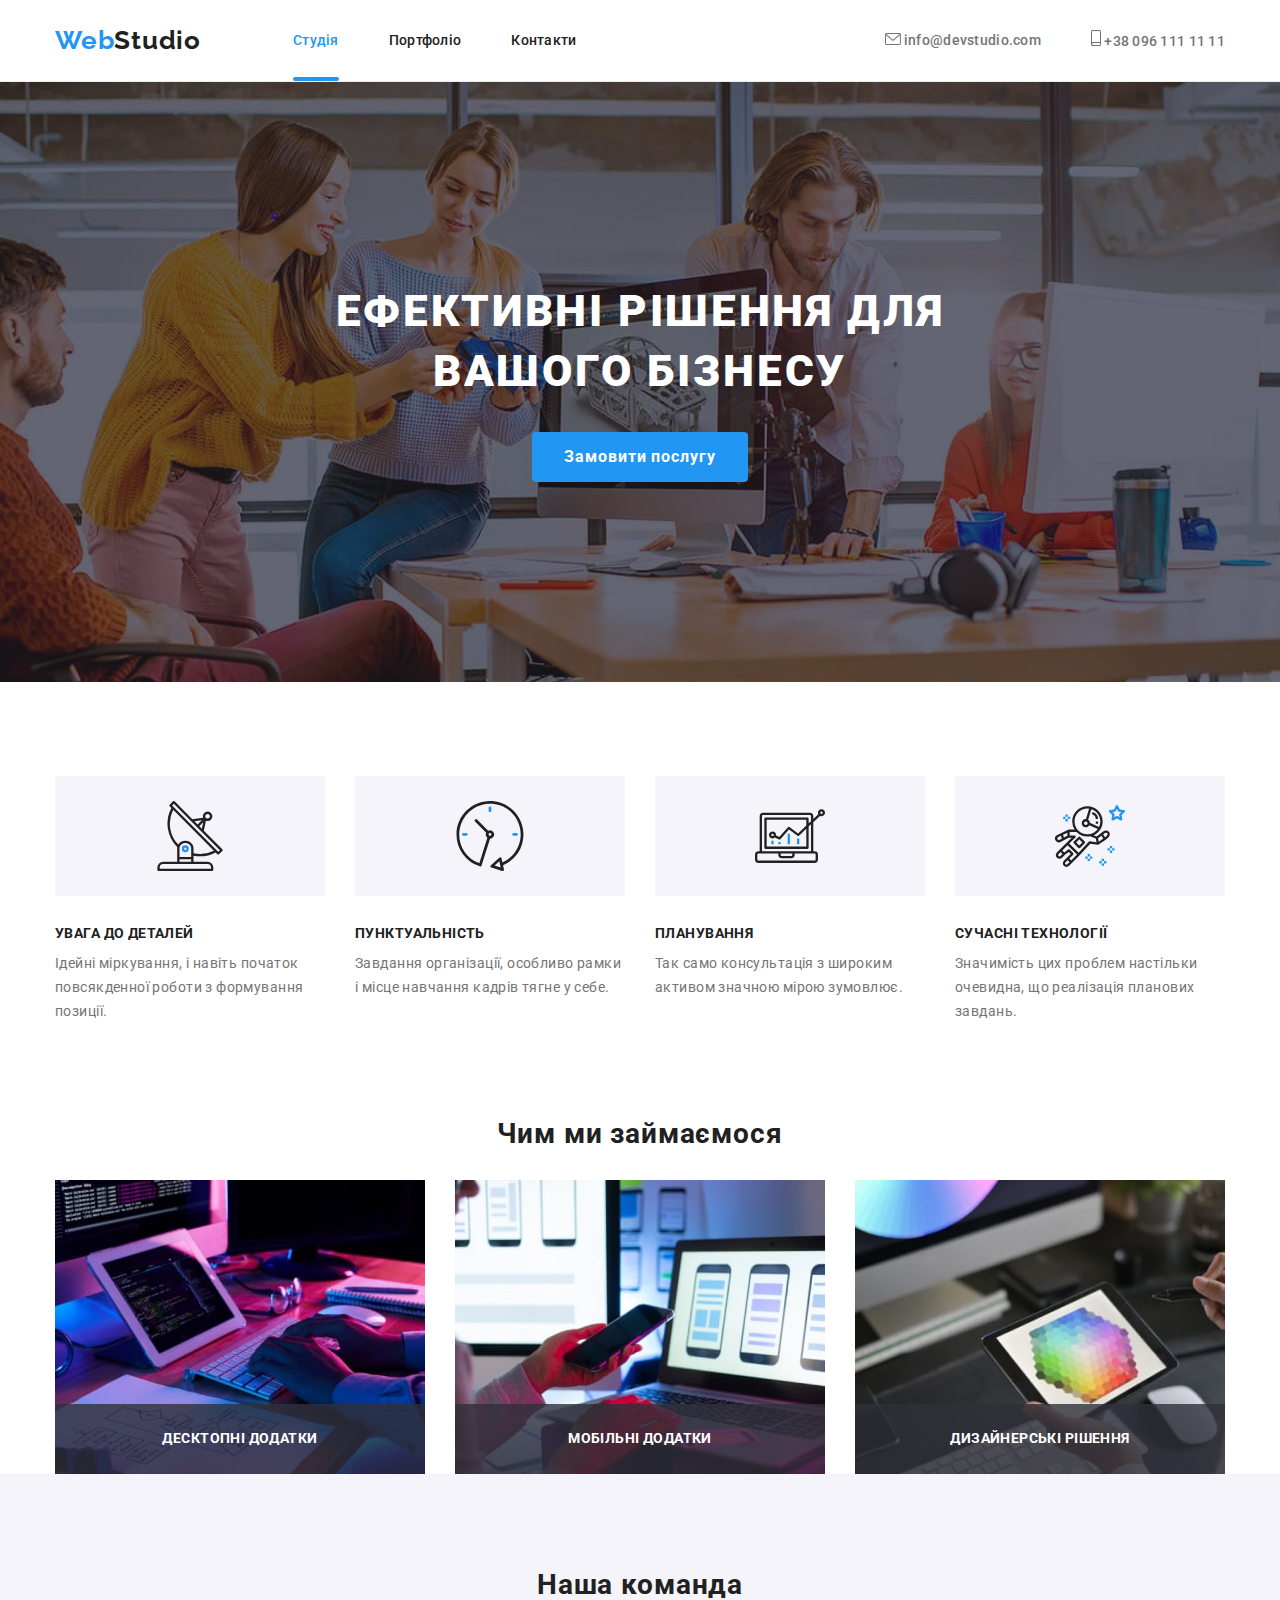
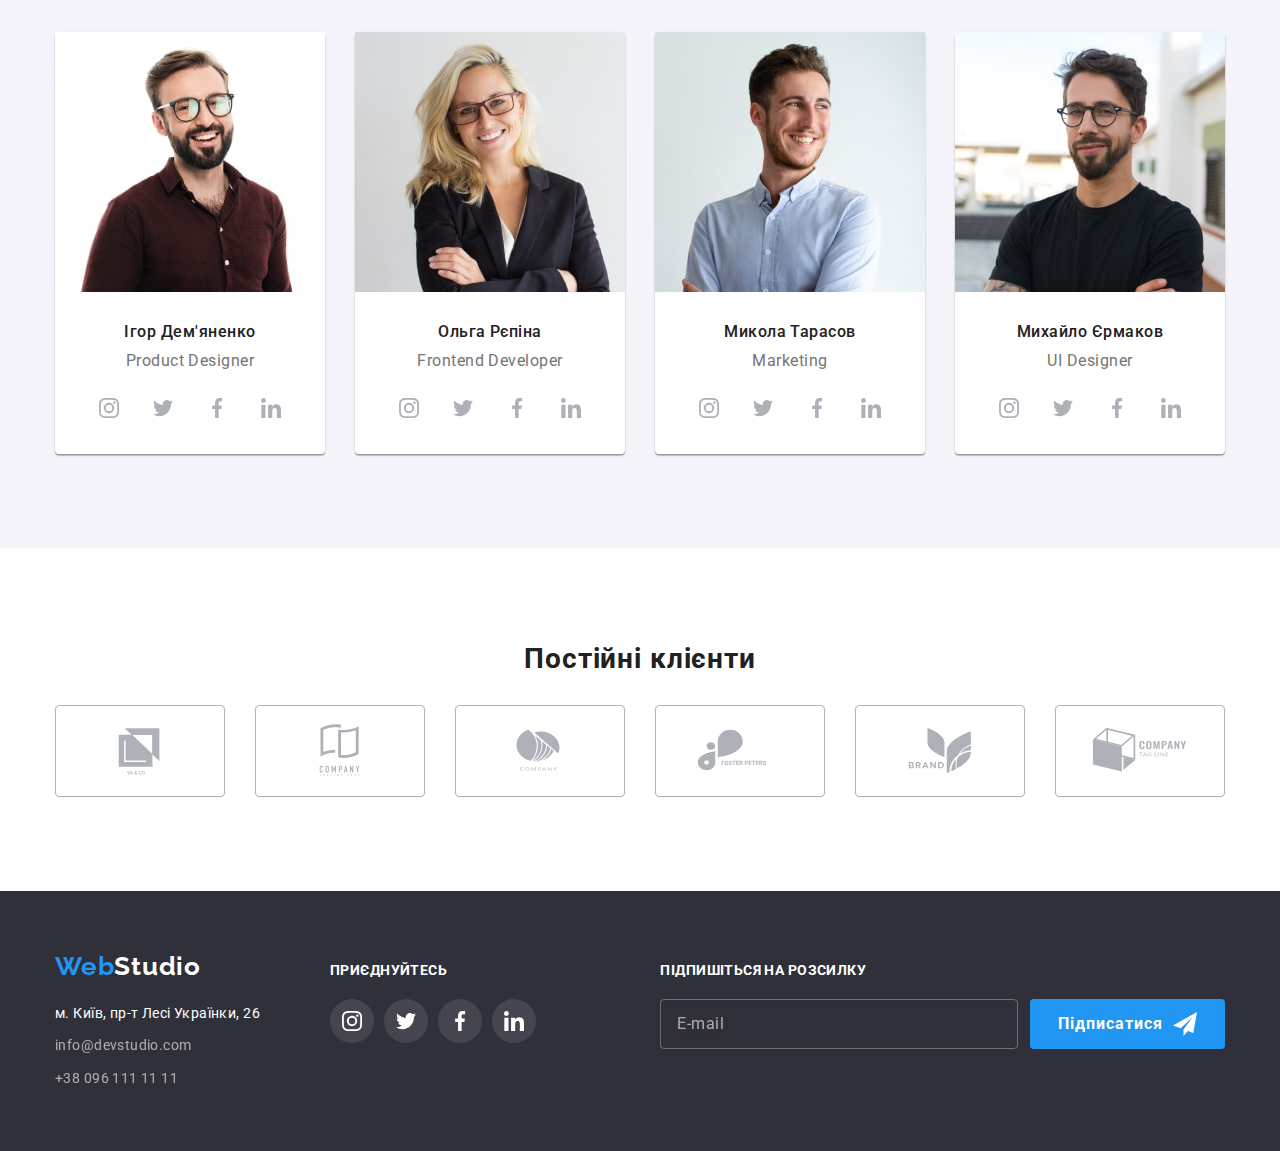
==== commit b1a8f551: "update2" ====
--- a/index.html
+++ b/index.html
@@ -59,7 +59,7 @@
         </button>
       </div>
       <div class="mobile-menu" data-menu>
-        <div class="mobile-menu__container">
+        <div class="mobile-menu__container container">
           <button type="button" class="mobile-menu__close-btn" data-menu-close>
             <svg class="mobile-menu__close-icon">
               <use href="./images/icons.svg#icon-close"></use>
@@ -223,7 +223,7 @@
                 <img class="work__img"
                 srcset="./images/images-index/images-desktop/work-3.jpg 1x,
                 ./images/images-index/images-desktop/work-3@2x.jpg 2x"
-                src="./images/images-index/images-desktop/work-3.jpg""
+                src="./images/images-index/images-desktop/work-3.jpg"
                 alt="графічний редактор" width="370" height="294" />
                 <p class="work__text">Дизайнерські рішення</p>
               </div>
--- a/css/main.min.css
+++ b/css/main.min.css
@@ -1 +1 @@
-:root{--accent-color: #2196f3;--primary-background: #ffffff;--secondary-background: #2f303a;--tertiary-background: #f5f4fa;--primary-text-color: #212121;--secondary-text-color: #757575;--tertiary-text-color: #ffffff;--hover-button-color: #188ce8;--logo-color: #afb1b8;--animation-link: 250ms cubic-bezier(0.4, 0, 0.2, 1)}.visually-hidden{position:absolute;white-space:nowrap;width:1px;height:1px;overflow:hidden;border:0;padding:0;clip:rect(0 0 0 0);clip-path:inset(50%);margin:-1px}body{background-color:var(--primary-background);font-family:"Roboto",sans-serif;color:var(--primary-text-color)}.link{text-decoration:none}.list{list-style:none}.btn{cursor:pointer}h1,h2,h3,h4,p{margin-top:0;margin-bottom:0}ul,ol{margin-top:0;margin-bottom:0;padding-left:0}img{display:block;max-width:100%;height:auto}.section{padding-top:60px;padding-bottom:60px}@media screen and (min-width: 1200px){.section{padding-top:94px;padding-bottom:94px}}.container{padding:0 15px}@media screen and (min-width: 480px){.container{width:480px;margin-left:auto;margin-right:auto}}@media screen and (min-width: 768px){.container{width:768px}}@media screen and (min-width: 1200px){.container{width:1200px}}@media screen and (max-width: 767px){.mobile-menu{position:fixed;top:0;left:0;z-index:100;width:100%;height:100%;background-color:var(--primary-background);opacity:0;visibility:hidden;pointer-events:none;transition:opacity var(--animation-link),visibility var(--animation-link)}.mobile-menu.is-open{opacity:1;visibility:visible;pointer-events:auto}.mobile-menu__close-btn{padding:0;border:0;background-color:rgba(0,0,0,0);line-height:0;position:absolute;top:10px;right:15px}.mobile-menu__close-icon{width:40px;height:40px;fill:var(--primary-text-color);transition:fill var(--animation-link)}.mobile-menu__close-btn:hover .mobile-menu__close-icon,.mobile-menu__close-btn:focus .mobile-menu__close-icon{fill:var(--accent-color)}.mobile-menu__container{padding:48px 40px;display:flex;flex-direction:column;gap:300px}.mobile-list__item:not(:last-child){margin-bottom:32px}.mobile-list__link{font-weight:500;font-size:40px;line-height:1.18;letter-spacing:.02em;color:var(--primary-text-color)}.mobile-contacts__phone{font-weight:500;font-size:34px;line-height:1.18;letter-spacing:.02em;color:var(--accent-color);margin-bottom:32px;display:inline-block}.mobile-contacts__mail{font-weight:500;font-size:24px;line-height:1.17;letter-spacing:.02em;color:var(--secondary-text-color);margin-bottom:64px;display:inline-block}.mobile-social{display:flex;gap:20px;align-items:center}.mobile-social__item{position:relative}.mobile-social__item:not(:last-child)::after{content:"";position:absolute;display:inline-block;height:22px;width:2px;background-color:rgba(33,33,33,.2);right:-10px}.mobile-social-link{font-weight:500;font-size:18px;line-height:1.22;letter-spacing:.02em;color:var(--accent-color)}}@media screen and (min-width: 768px){.mobile-menu{display:none}}.section-title{font-weight:700;font-size:28px;line-height:1.18;text-align:center;letter-spacing:.03em;margin-bottom:30px}@media scren and (min-width: 1200px){.section-title{font-size:36px;line-height:1.17;margin-bottom:50px}}.logo{font-family:"Raleway",sans-serif;font-weight:700;font-size:24px;line-height:1.17;letter-spacing:.03em;color:inherit}@media screen and (min-width: 1200px){.logo{font-size:26px;line-height:1.19}}.backdrop{position:fixed;top:0;left:0;z-index:100;width:100%;height:100%;background-color:rgba(0,0,0,.2);transition:opacity var(--animation-link),visibility var(--animation-link)}.backdrop.is-hidden{opacity:0;visibility:hidden;pointer-events:none}.modal{padding:40px;position:absolute;top:50%;left:50%;transform:translate(-50%, -50%);width:450px;background-color:var(--primary-background)}.modal-close-icon{width:18px;height:18px;fill:var(--primary-text-color)}.modal-close-btn:hover .modal-close-icon,.modal-close-btn:focus .modal-close-icon{fill:var(--accent-color)}.modal-close-btn{position:absolute;top:8px;right:8px;display:flex;align-items:center;justify-content:center;width:30px;height:30px;border-radius:50%;background-color:rgba(0,0,0,0);border:1px solid rgba(0,0,0,.1);padding:0}@media screen and (min-width: 1200px){.modal{width:528px}}.modal-title{font-size:20px;line-height:1.5;text-align:center;letter-spacing:.03em;color:var(--primary-text-color);margin-bottom:12px}.modal-form{display:flex;flex-direction:column}.modal-form-field{margin-bottom:10px;cursor:pointer}.modal-form-field-textarea{margin-bottom:20px;cursor:pointer}.modal-form-field-desc{font-weight:400;font-size:12px;line-height:1.16;letter-spacing:.01em;color:var(--secondary-text-color);margin-bottom:4px;display:block}.modal-input-wrapper{position:relative;display:block}.modal-form-input{width:100%;height:40px;border:1px solid rgba(33,33,33,.2);border-radius:4px;padding-left:42px;transition:border-color var(--animation-link);cursor:pointer}.modal-form-input:focus{outline:none;border-color:var(--accent-color)}.modal-form-icon{display:block;width:18px;height:18px;position:absolute;top:50%;transform:translateY(-50%);left:12px;fill:var(--primary-text-color);transition:fill var(--animation-link)}.modal-form-input:focus+.modal-form-icon{fill:var(--accent-color)}.modal-form-message{display:block;resize:none;width:100%;height:120px;border:1px solid rgba(33,33,33,.2);border-radius:4px;padding:12px 16px;transition:border-color var(--animation-link);cursor:pointer}.modal-form-message::placeholder{font-size:12px;line-height:1.17;letter-spacing:.01em;color:rgba(117,117,117,.5)}.modal-form-message:focus{border-color:var(--accent-color);outline:none}.modal-form-check-field{display:flex;align-items:center;margin-bottom:30px;justify-content:center;cursor:pointer}.modal-form-check{appearance:none;position:absolute}.checkbox{display:flex;align-items:center}.own-checkbox{width:16px;height:15px;border:2px solid var(--primary-text-color);border-radius:3px;fill:var(--tertiary-text-color);background-color:rgba(0,0,0,0);display:flex;align-items:center;transition:background-color var(--animation-link),border var(--animation-link),border-color var(--animation-link)}.modal-form-check:checked+.own-checkbox{background-color:var(--accent-color);border:none}.modal-form-check:focus+.own-checkbox{border-color:var(--accent-color)}.policy-text{font-size:12px;line-height:1.17;letter-spacing:.03em;color:var(--secondary-text-color);margin-left:7px}.policy-link{color:var(--accent-color)}.submit-button{min-width:200px;min-height:50px;align-self:center;border:none;border-radius:4px;background-color:var(--accent-color);font-weight:700;font-size:16px;line-height:1.88;letter-spacing:.06em;color:var(--tertiary-text-color);transition:background-color var(--animation-link),box-shadow var(--animation-link)}.submit-button:focus,.submit-button:hover{background-color:var(--hover-button-color);box-shadow:0px 4px 4px rgba(0,0,0,.15)}@media screen and (min-width: 1200px){.modal-title{line-height:1.15}.policy-text{font-size:14px;line-height:1.71}}.link.current{color:var(--accent-color)}.page-header{padding-top:15px;padding-bottom:15px;border-bottom:1px solid #ececec}.page-header__container{display:flex;justify-content:space-between;align-items:center}.logo-part{color:var(--accent-color)}@media screen and (max-width: 767px){.menu{display:none}.menu-contacts{display:none}.open-mobile-menu-btn{line-height:0;padding:0;background-color:rgba(0,0,0,0);border:none}.burger-icon{width:40px;height:40px}}@media screen and (min-width: 768px){.open-mobile-menu-btn{display:none}.page-header{padding-top:20px;padding-bottom:20px}.page-navigation{display:flex;align-items:center}.logo.link{margin-right:87px}.menu{display:flex;align-items:center;gap:50px}.menu__link{font-weight:500;font-size:14px;line-height:1.14;letter-spacing:.02em;color:var(--primary-text-color);padding:32px 0;position:relative}.menu__link.current::after{position:absolute;content:"";display:block;width:100%;height:4px;background-color:var(--accent-color);left:0;bottom:-1px;border-radius:2px}.mail-link,.phone-link{display:flex;align-items:center;gap:8px;font-weight:500;font-size:12px;line-height:1.17;letter-spacing:.02em;color:var(--secondary-text-color)}.mail-link{margin-bottom:10px}.mail-svg{width:14px;height:10px}.phone-svg{width:10px;height:14px}.mail-svg,.phone-svg{fill:currentColor}}@media screen and (min-width: 1200px){.page-header{padding-top:25px;padding-bottom:25px}.logo.link{margin-right:92px}.menu__link{transition:color var(--animation-link)}.menu__link:hover,.menu__link:focus{color:var(--accent-color)}.menu-contacts{display:flex;align-items:center;gap:50px}.mail-link,.phone-link{font-size:14px;line-height:1.14;transition:color var(--animation-link)}.mail-link:hover,.mail-link:focus,.phone-link:hover,.phone-link:focus{color:var(--accent-color)}.mail-link{margin-bottom:0}.mail-svg{width:16px;height:12px}.phone-svg{width:10px;height:16px}}.hero{background-color:var(--secondary-background);background-image:linear-gradient(0deg, rgba(47, 48, 58, 0.4), rgba(47, 48, 58, 0.4)),url(../../images/images-index/images-mobile/hero-img.jpg);background-size:cover;background-repeat:no-repeat;background-position:center;max-width:480px;margin:0 auto;text-align:center;padding-top:118px;padding-bottom:118px}.hero__title{font-weight:900;font-size:26px;line-height:1.62;letter-spacing:.06em;text-transform:uppercase;color:var(--tertiary-text-color);max-width:360px;margin-bottom:30px;margin-left:auto;margin-right:auto}.hero__button{display:inline-block;font-weight:700;font-size:16px;line-height:1.88;align-items:center;letter-spacing:.06em;background-color:var(--accent-color);color:var(--tertiary-text-color);padding:10px 24px;border-radius:4px;border:none}@media screen and (min-device-pixel-ratio: 2)and (max-width: 767px),screen and (min-resolution: 192dpi)and (max-width: 767px),screen and (min-resolution: 2dppx)and (max-width: 767px){.hero{background-image:linear-gradient(0deg, rgba(47, 48, 58, 0.4), rgba(47, 48, 58, 0.4)),url(../../images/images-index/images-mobile/hero-img@2x.jpg)}}@media screen and (min-width: 768px){.hero{background-image:linear-gradient(0deg, rgba(47, 48, 58, 0.4), rgba(47, 48, 58, 0.4)),url(../../images/images-index/images-tablet/hero-img.jpg);max-width:768px}}@media screen and (min-device-pixel-ratio: 2)and (min-width: 768px),screen and (min-resolution: 192dpi)and (min-width: 768px),screen and (min-resolution: 2dppx)and (min-width: 768px){.hero{background-image:linear-gradient(0deg, rgba(47, 48, 58, 0.4), rgba(47, 48, 58, 0.4)),url(../../images/images-index/images-tablet/hero-img@2x.jpg)}}@media screen and (min-width: 1200px){.hero{background-image:linear-gradient(0deg, rgba(47, 48, 58, 0.4), rgba(47, 48, 58, 0.4)),url(../../images/images-index/images-desktop/hero-img.jpg);max-width:1600px;padding-top:200px;padding-bottom:200px}.hero__title{max-width:696px;font-size:44px;line-height:1.36}.hero__button{padding:10px 32px;transition:background-color var(--animation-link),box-shadow var(--animation-link)}.hero__button:hover,.hero__button:focus{background-color:var(--hover-button-color);box-shadow:0px 4px 4px rgba(0,0,0,.15)}}@media screen and (min-device-pixel-ratio: 2)and (min-width: 1200px),screen and (min-resolution: 192dpi)and (min-width: 1200px),screen and (min-resolution: 2dppx)and (min-width: 1200px){.hero{background-image:linear-gradient(0deg, rgba(47, 48, 58, 0.4), rgba(47, 48, 58, 0.4)),url(../../images/images-index/images-desktop/hero-img@2x.jpg)}}.features__box{display:flex;justify-content:center;align-items:center;height:120px;margin-bottom:30px;background-color:var(--tertiary-background)}.features__icon{width:70px;height:70px}.features__subtitle{font-weight:700;font-size:14px;line-height:1.14;letter-spacing:.03em;text-transform:uppercase;margin-bottom:10px}.features__text{font-weight:400;font-size:14px;line-height:1.71;letter-spacing:.03em;color:var(--secondary-text-color)}@media screen and (max-width: 767px){.features__item:not(:last-child){margin-bottom:30px}.features__subtitle{text-align:center}}@media screen and (min-width: 768px){.features__list{display:flex;flex-wrap:wrap;gap:30px}.features__item{flex-basis:calc((100% - 30px)/2)}}@media screen and (min-width: 1200px){.features__list{display:flex;justify-content:space-between;gap:30px}.features__item{flex-basis:calc((100% - 90px)/4)}}.work{display:none}@media screen and (min-width: 1200px){.work{display:contents}.work__list{display:flex;justify-content:space-between}.work{padding-top:0}.work__item{position:relative}.work__text{position:absolute;bottom:0;width:100%;height:70px;font-weight:700;font-size:14px;line-height:1.14;letter-spacing:.03em;text-transform:uppercase;padding:27px 0;text-align:center;color:var(--tertiary-text-color);background-color:rgba(47,48,58,.8)}}.team{background-color:var(--tertiary-background)}.team__item{background-color:var(--primary-background);border-radius:4px;box-shadow:0px 1px 3px rgba(0,0,0,.12),0px 1px 1px rgba(0,0,0,.14),0px 2px 1px rgba(0,0,0,.2)}.team__box{padding-top:30px;padding-bottom:24px}.team__name{font-weight:500;font-size:16px;line-height:1.19;letter-spacing:.03em;text-align:center;margin-bottom:10px}.team__place{font-family:"Roboto";font-style:normal;font-weight:400;font-size:16px;line-height:1.19;letter-spacing:.03em;color:var(--secondary-text-color);text-align:center;margin-bottom:16px}.team-social-list{display:flex;justify-content:center;gap:10px}.team-link{display:flex;justify-content:center;align-items:center;width:44px;height:44px;border-radius:50%}.team-logo-social{width:20px;height:20px;fill:var(--logo-color)}@media screen and (max-width: 767px){.team__item:not(:last-child){margin-bottom:30px}}@media screen and (min-width: 768px){.team__list{display:flex;flex-wrap:wrap;gap:30px}.team__item{flex-basis:calc((100% - 30px)/2)}}@media screen and (min-width: 1200px){.team__list{justify-content:space-between}.team__item{flex-basis:calc((100% - 90px)/4)}.team-link{transition:background-color var(--animation-link)}.team-link:hover,.team-link:focus{background-color:var(--accent-color)}.team-logo-social{transition:fill var(--animation-link)}.team-link:hover .team-logo-social,.team-link:focus .team-logo-social{fill:var(--tertiary-text-color)}}.client__list{display:flex;flex-wrap:wrap;gap:30px}.client__item{flex-basis:calc((100% - 30px)/2)}.client__link{display:flex;justify-content:center;align-items:center;width:210px;height:92px;border-radius:4px;border:1px solid var(--logo-color);transition:border var(--animation-link)}.client__link:hover,.client__link:focus{border:1px solid var(--accent-color)}.client__logo{width:106px;height:60px;fill:var(--logo-color);transition:fill var(--animation-link)}.client__link:hover .client__logo,.client__link:focus .client__logo{fill:var(--accent-color)}@media screen and (min-width: 768px){.client__item{flex-basis:calc((100% - 60px)/3)}.client__link{width:226px}}@media screen and (min-width: 1200px){.client__list{flex-wrap:nowrap}.client__link{width:170px}}.portfolio-menu{display:flex;flex-wrap:wrap;gap:8px;margin-bottom:40px}.portfolio-button{font-weight:500;font-size:16px;line-height:1.62;letter-spacing:.03em;color:inherit;background-color:var(--tertiary-background);display:inline-block;padding:6px 25px;border-radius:4px;border:none;transition:color var(--animation-link),background-color var(--animation-link),box-shadow var(--animation-link)}.portfolio-button:hover,.portfolio-button:focus{color:var(--tertiary-text-color);background-color:var(--accent-color);box-shadow:0px 3px 1px rgba(0,0,0,.1),0px 1px 2px rgba(0,0,0,.08),0px 2px 2px rgba(0,0,0,.12)}.btn.current{background-color:var(--accent-color);color:var(--tertiary-text-color)}.portfolio-box-link{color:inherit;display:block;transition:box-shadow var(--animation-link)}.portfolio-box-link:hover,.portfolio-box-link:focus{box-shadow:0px 1px 1px rgba(0,0,0,.12),0px 4px 4px rgba(0,0,0,.06),1px 4px 6px rgba(0,0,0,.16)}.portfolio-container{padding:20px 24px;border-bottom:solid 1px #eee;border-left:solid 1px #eee;border-right:solid 1px #eee}.portfolio-name{font-weight:700;font-size:18px;line-height:2;letter-spacing:.06em;margin-bottom:4px}.portfolio-text{font-weight:400;font-size:16px;line-height:1.88;letter-spacing:.03em;color:var(--secondary-text-color)}.overlay-wrapper{position:relative;overflow:hidden}.overlay-text{padding:63px 24px;font-weight:400;font-size:18px;line-height:1.56;letter-spacing:.03em;color:var(--tertiary-text-color);background-color:rgba(33,150,243,.9);position:absolute;top:0;left:0;width:100%;height:100%;overflow:auto;transform:translateY(100%);transition:transform var(--animation-link)}.portfolio-box-link:hover .overlay-text,.portfolio-box-link:focus .overlay-text{transform:translateY(0%)}@media screen and (max-width: 767px){.portfolio-list-item:not(:last-child){margin-bottom:30px}}@media screen and (min-width: 768px){.portfolio-menu{flex-wrap:nowrap;justify-content:center;gap:8px;margin-bottom:30px}.portfolio-list{display:flex;flex-wrap:wrap;gap:30px}.portfolio-list-item{flex-basis:calc((100% - 30px)/2)}.portfolio-box-link{display:flex;flex-direction:column;height:100%}.portfolio-container{flex-grow:1}}@media screen and (min-width: 1200px){.portfolio-menu{margin-bottom:50px}.portfolio-list-item{flex-basis:calc((100% - 60px)/3)}}.footer{background-color:var(--secondary-background);color:var(--tertiary-text-color);padding-top:60px;padding-bottom:60px}.footer-address{display:flex;flex-direction:column;align-items:center}.footer .logo.link{margin-bottom:20px}.footer-item{margin-bottom:8px}.logo-part-footer{color:var(--accent-color)}.contacts{font-style:normal;font-weight:400;font-size:14px;line-height:1.71;letter-spacing:.03em;text-align:center}.contacts-address,.contacts-mail,.contacts-phone{color:inherit}.contacts-mail,.contacts-phone{opacity:60%}.footer-social{display:flex;flex-direction:column;align-items:center}.footer__title{font-weight:700;font-size:14px;line-height:1.14;letter-spacing:.03em;text-transform:uppercase;color:var(--tertiary-text-color);margin-bottom:20px}.footer-icons-list{display:flex;justify-content:center;column-gap:10px}.footer-link{display:flex;align-items:center;justify-content:center;width:44px;height:44px;border-radius:50%;background-color:rgba(255,255,255,.1)}.footer-icon{width:20px;height:20px;fill:var(--tertiary-text-color)}.footer__form{display:flex;flex-direction:column;align-items:center}.form__title{font-weight:700;font-size:14px;line-height:1.14;letter-spacing:.03em;text-transform:uppercase;color:var(--tertiary-text-color);margin-bottom:20px;text-align:center}.footer-email{width:450px;height:50px;padding-left:16px;border:1px solid rgba(255,255,255,.3);border-radius:4px;color:var(--tertiary-text-color);background-color:inherit;filter:drop-shadow(0px 4px 4px rgba(0, 0, 0, 0.15));transition:border-color var(--animation-link);margin-bottom:20px}.footer-email::placeholder{font-weight:400;font-size:16px;line-height:1.25;letter-spacing:.03em;color:rgba(255,255,255,.6)}.footer-email:focus{outline:none;border-color:var(--accent-color)}.footer-button{width:200px;height:50px;display:flex;font-weight:700;font-size:16px;line-height:1.86;align-items:center;letter-spacing:.06em;padding:10px 28px;gap:10px;background-color:var(--accent-color);color:var(--tertiary-text-color);border-radius:4px;border:none;transition:background-color var(--animation-link)}.footer-button:hover,.footer-button:focus{background-color:var(--hover-button-color)}.join-icon{align-self:center;width:24px;height:24px;fill:var(--tertiary-text-color)}@media screen and (max-width: 767px){.footer-social{padding-top:60px;padding-bottom:60px}}@media screen and (min-width: 768px){.footer-contacts__wrapper{display:flex;align-items:baseline;gap:165px;justify-content:center;padding-bottom:60px}.footer .logo.link{margin-right:0}}@media screen and (min-width: 1200px){.footer .container{display:flex;align-items:baseline;justify-content:space-between;gap:93px}.footer-address{align-items:flex-start}.footer-item{margin-bottom:9px}.contacts{text-align:start}.contacts-address,.contacts-mail,.contacts-phone{transition:color var(--animation-link)}.contacts-address:hover,.contacts-address:focus,.contacts-mail:hover,.contacts-mail:focus,.contacts-phone:hover,.contacts-phone:focus{color:var(--accent-color)}.footer-contacts__wrapper{display:flex;gap:70px;align-items:baseline;padding-bottom:0}.footer-social{align-items:flex-start}.footer-link{transition:background-color var(--animation-link)}.footer-link:hover,.footer-link:focus{background-color:var(--accent-color)}.footer__form{flex-direction:row;gap:12px}.form__title{text-align:start}.footer-email{width:358px;margin-bottom:0}}/*# sourceMappingURL=main.min.css.map */+:root{--accent-color: #2196f3;--primary-background: #ffffff;--secondary-background: #2f303a;--tertiary-background: #f5f4fa;--primary-text-color: #212121;--secondary-text-color: #757575;--tertiary-text-color: #ffffff;--hover-button-color: #188ce8;--logo-color: #afb1b8;--animation-link: 250ms cubic-bezier(0.4, 0, 0.2, 1)}.visually-hidden{position:absolute;white-space:nowrap;width:1px;height:1px;overflow:hidden;border:0;padding:0;clip:rect(0 0 0 0);clip-path:inset(50%);margin:-1px}body{background-color:var(--primary-background);font-family:"Roboto",sans-serif;color:var(--primary-text-color)}.link{text-decoration:none}.list{list-style:none}.btn{cursor:pointer}h1,h2,h3,h4,p{margin-top:0;margin-bottom:0}ul,ol{margin-top:0;margin-bottom:0;padding-left:0}img{display:block;max-width:100%;height:auto}.section{padding-top:60px;padding-bottom:60px}@media screen and (min-width: 1200px){.section{padding-top:94px;padding-bottom:94px}}.container{padding:0 15px}@media screen and (min-width: 480px){.container{width:480px;margin-left:auto;margin-right:auto}}@media screen and (min-width: 768px){.container{width:768px}}@media screen and (min-width: 1200px){.container{width:1200px}}.mobile-menu{position:fixed;top:0;left:0;z-index:100;width:100%;height:100%;background-color:var(--primary-background);opacity:0;visibility:hidden;pointer-events:none;transition:opacity var(--animation-link),visibility var(--animation-link)}.mobile-menu.is-open{opacity:1;visibility:visible;pointer-events:auto}.mobile-menu__close-btn{padding:0;border:0;background-color:rgba(0,0,0,0);line-height:0;position:absolute;top:10px;right:15px}.mobile-menu__close-icon{width:40px;height:40px;fill:var(--primary-text-color);transition:fill var(--animation-link)}.mobile-menu__close-btn:hover .mobile-menu__close-icon,.mobile-menu__close-btn:focus .mobile-menu__close-icon{fill:var(--accent-color)}.mobile-menu__container{height:100vh;padding:48px 40px;display:flex;flex-direction:column;justify-content:space-between}.mobile-list__item:not(:last-child){margin-bottom:32px}.mobile-list__link{font-weight:500;font-size:40px;line-height:1.18;letter-spacing:.02em;color:var(--primary-text-color)}.mobile-contacts__phone{font-weight:500;font-size:34px;line-height:1.18;letter-spacing:.02em;color:var(--accent-color);margin-bottom:32px;display:inline-block}.mobile-contacts__mail{font-weight:500;font-size:24px;line-height:1.17;letter-spacing:.02em;color:var(--secondary-text-color);margin-bottom:64px;display:inline-block}.mobile-social{display:flex;gap:20px;align-items:center;flex-wrap:wrap}.mobile-social__item{position:relative}.mobile-social__item:not(:last-child)::after{content:"";position:absolute;display:inline-block;height:22px;width:2px;background-color:rgba(33,33,33,.2);right:-10px}.mobile-social-link{font-weight:500;font-size:18px;line-height:1.22;letter-spacing:.02em;color:var(--accent-color)}@media screen and (min-width: 768px){.mobile-menu{display:none}.mobile-menu__close-btn{display:none}}.section-title{font-weight:700;font-size:28px;line-height:1.18;text-align:center;letter-spacing:.03em;margin-bottom:30px}@media scren and (min-width: 1200px){.section-title{font-size:36px;line-height:1.17;margin-bottom:50px}}.logo{font-family:"Raleway",sans-serif;font-weight:700;font-size:24px;line-height:1.17;letter-spacing:.03em;color:inherit}@media screen and (min-width: 1200px){.logo{font-size:26px;line-height:1.19}}.backdrop{position:fixed;top:0;left:0;z-index:100;width:100%;height:100%;background-color:rgba(0,0,0,.2);transition:opacity var(--animation-link),visibility var(--animation-link)}.backdrop.is-hidden{opacity:0;visibility:hidden;pointer-events:none}.modal{padding:40px;position:absolute;top:50%;left:50%;transform:translate(-50%, -50%);min-width:100%;background-color:var(--primary-background)}.modal-close-icon{width:18px;height:18px;fill:var(--primary-text-color)}.modal-close-btn:hover .modal-close-icon,.modal-close-btn:focus .modal-close-icon{fill:var(--accent-color)}.modal-close-btn{position:absolute;top:8px;right:8px;display:flex;align-items:center;justify-content:center;width:30px;height:30px;border-radius:50%;background-color:rgba(0,0,0,0);border:1px solid rgba(0,0,0,.1);padding:0}@media screen and (min-width: 480px){.modal{width:450px;min-width:0}}@media screen and (min-width: 1200px){.modal{width:528px}}.modal-title{font-weight:700;font-size:20px;line-height:1.5;text-align:center;letter-spacing:.03em;color:var(--primary-text-color);margin-bottom:12px}.modal-form{display:flex;flex-direction:column}.modal-form-field{margin-bottom:10px;cursor:pointer}.modal-form-field-textarea{margin-bottom:20px;cursor:pointer}.modal-form-field-desc{font-weight:400;font-size:12px;line-height:1.16;letter-spacing:.01em;color:var(--secondary-text-color);margin-bottom:4px;display:block}.modal-input-wrapper{position:relative;display:block}.modal-form-input{min-width:100%;height:40px;border:1px solid rgba(33,33,33,.2);border-radius:4px;padding-left:42px;transition:border-color var(--animation-link);cursor:pointer}.modal-form-input:focus{outline:none;border-color:var(--accent-color)}.modal-form-icon{display:block;width:18px;height:18px;position:absolute;top:50%;transform:translateY(-50%);left:12px;fill:var(--primary-text-color);transition:fill var(--animation-link)}.modal-form-input:focus+.modal-form-icon{fill:var(--accent-color)}.modal-form-message{display:block;resize:none;min-width:100%;height:120px;border:1px solid rgba(33,33,33,.2);border-radius:4px;padding:12px 16px;transition:border-color var(--animation-link);cursor:pointer}.modal-form-message::placeholder{font-size:12px;line-height:1.17;letter-spacing:.01em;color:rgba(117,117,117,.5)}.modal-form-message:focus{border-color:var(--accent-color);outline:none}.modal-form-check-field{display:flex;align-items:center;margin-bottom:30px;justify-content:center;cursor:pointer}.modal-form-check{appearance:none;position:absolute}.checkbox{display:flex;align-items:center}.own-checkbox{width:16px;height:15px;border:2px solid var(--primary-text-color);border-radius:3px;fill:var(--tertiary-text-color);background-color:rgba(0,0,0,0);display:flex;align-items:center;transition:background-color var(--animation-link),border var(--animation-link),border-color var(--animation-link)}.modal-form-check:checked+.own-checkbox{background-color:var(--accent-color);border:none}.modal-form-check:focus+.own-checkbox{border-color:var(--accent-color)}.policy-text{font-size:12px;line-height:1.17;letter-spacing:.03em;color:var(--secondary-text-color);margin-left:7px}.policy-link{color:var(--accent-color)}.submit-button{min-width:200px;min-height:50px;align-self:center;border:none;border-radius:4px;background-color:var(--accent-color);font-weight:700;font-size:16px;line-height:1.88;letter-spacing:.06em;color:var(--tertiary-text-color);transition:background-color var(--animation-link),box-shadow var(--animation-link)}.submit-button:focus,.submit-button:hover{background-color:var(--hover-button-color);box-shadow:0px 4px 4px rgba(0,0,0,.15)}@media screen and (min-width: 480px){.modal-form-input,.modal-form-message{width:370px;min-width:0}}@media screen and (min-width: 1200px){.modal-title{line-height:1.15}.policy-text{font-size:14px;line-height:1.71}}.link.current{color:var(--accent-color)}.page-header{padding-top:15px;padding-bottom:15px;border-bottom:1px solid #ececec}.page-header__container{display:flex;justify-content:space-between;align-items:center}.logo-part{color:var(--accent-color)}.menu{display:none}.menu-contacts{display:none}.open-mobile-menu-btn{line-height:0;padding:0;background-color:rgba(0,0,0,0);border:none}.burger-icon{width:40px;height:40px}@media screen and (min-width: 768px){.open-mobile-menu-btn{display:none}.page-header{padding-top:20px;padding-bottom:20px}.page-navigation{display:flex;align-items:center}.logo.link{margin-right:87px}.menu{display:flex;align-items:center;gap:50px}.menu__link{font-weight:500;font-size:14px;line-height:1.14;letter-spacing:.02em;color:var(--primary-text-color);padding:32px 0;position:relative}.menu__link.current::after{position:absolute;content:"";display:block;width:100%;height:4px;background-color:var(--accent-color);left:0;bottom:-1px;border-radius:2px}.menu-contacts{display:flex;align-items:center;flex-direction:column;gap:8px}.mail-link,.phone-link{font-weight:500;font-size:12px;line-height:1.17;letter-spacing:.02em;color:var(--secondary-text-color)}.mail-link{margin-bottom:10px}.mail-svg{width:14px;height:10px}.phone-svg{width:10px;height:14px}.mail-svg,.phone-svg{fill:currentColor}}@media screen and (min-width: 1200px){.page-header{padding-top:25px;padding-bottom:25px}.logo.link{margin-right:92px}.menu__link{transition:color var(--animation-link)}.menu__link:hover,.menu__link:focus{color:var(--accent-color)}.menu-contacts{flex-direction:row;align-items:center;gap:50px}.mail-link,.phone-link{font-size:14px;line-height:1.14;transition:color var(--animation-link)}.mail-link:hover,.mail-link:focus,.phone-link:hover,.phone-link:focus{color:var(--accent-color)}.mail-link{margin-bottom:0}.mail-svg{width:16px;height:12px}.phone-svg{width:10px;height:16px}}.hero{background-color:var(--secondary-background);background-image:linear-gradient(0deg, rgba(47, 48, 58, 0.4), rgba(47, 48, 58, 0.4)),url(../images/images-index/images-mobile/hero-img.jpg);background-size:cover;background-repeat:no-repeat;background-position:center;max-width:480px;margin:0 auto;text-align:center;padding-top:118px;padding-bottom:118px}.hero__title{font-weight:900;font-size:26px;line-height:1.62;letter-spacing:.06em;text-transform:uppercase;color:var(--tertiary-text-color);max-width:360px;margin-bottom:30px;margin-left:auto;margin-right:auto}.hero__button{display:inline-block;font-weight:700;font-size:16px;line-height:1.88;align-items:center;letter-spacing:.06em;background-color:var(--accent-color);color:var(--tertiary-text-color);padding:10px 24px;border-radius:4px;border:none}@media screen and (min-device-pixel-ratio: 2),screen and (min-resolution: 192dpi),screen and (min-resolution: 2dppx){.hero{background-image:linear-gradient(0deg, rgba(47, 48, 58, 0.4), rgba(47, 48, 58, 0.4)),url(../images/images-index/images-mobile/hero-img@2x.jpg)}}@media screen and (min-width: 768px){.hero{background-image:linear-gradient(0deg, rgba(47, 48, 58, 0.4), rgba(47, 48, 58, 0.4)),url(../images/images-index/images-tablet/hero-img.jpg);max-width:768px}}@media screen and (min-device-pixel-ratio: 2)and (min-width: 768px),screen and (min-resolution: 192dpi)and (min-width: 768px),screen and (min-resolution: 2dppx)and (min-width: 768px){.hero{background-image:linear-gradient(0deg, rgba(47, 48, 58, 0.4), rgba(47, 48, 58, 0.4)),url(../images/images-index/images-tablet/hero-img@2x.jpg)}}@media screen and (min-width: 1200px){.hero{background-image:linear-gradient(0deg, rgba(47, 48, 58, 0.4), rgba(47, 48, 58, 0.4)),url(../images/images-index/images-desktop/hero-img.jpg);max-width:1600px;padding-top:200px;padding-bottom:200px}.hero__title{max-width:696px;font-size:44px;line-height:1.36}.hero__button{padding:10px 32px;transition:background-color var(--animation-link),box-shadow var(--animation-link)}.hero__button:hover,.hero__button:focus{background-color:var(--hover-button-color);box-shadow:0px 4px 4px rgba(0,0,0,.15)}}@media screen and (min-device-pixel-ratio: 2)and (min-width: 1200px),screen and (min-resolution: 192dpi)and (min-width: 1200px),screen and (min-resolution: 2dppx)and (min-width: 1200px){.hero{background-image:linear-gradient(0deg, rgba(47, 48, 58, 0.4), rgba(47, 48, 58, 0.4)),url(../images/images-index/images-desktop/hero-img@2x.jpg)}}.features__box{display:flex;justify-content:center;align-items:center;height:120px;margin-bottom:30px;background-color:var(--tertiary-background)}.features__icon{width:70px;height:70px}.features__subtitle{font-weight:700;font-size:14px;line-height:1.14;letter-spacing:.03em;text-transform:uppercase;margin-bottom:10px}.features__text{font-weight:400;font-size:14px;line-height:1.71;letter-spacing:.03em;color:var(--secondary-text-color)}.features__list{display:flex;flex-direction:column;gap:30px}.features__subtitle{text-align:center}@media screen and (min-width: 768px){.features__list{flex-direction:row;flex-wrap:wrap}.features__item{flex-basis:calc((100% - 30px)/2)}.features__subtitle{text-align:left}}@media screen and (min-width: 1200px){.features__list{display:flex;justify-content:space-between;gap:30px}.features__item{flex-basis:calc((100% - 90px)/4)}}.work{display:none}@media screen and (min-width: 1200px){.work{display:contents}.work__list{display:flex;justify-content:space-between}.work{padding-top:0}.work__item{position:relative}.work__text{position:absolute;bottom:0;width:100%;height:70px;font-weight:700;font-size:14px;line-height:1.14;letter-spacing:.03em;text-transform:uppercase;padding:27px 0;text-align:center;color:var(--tertiary-text-color);background-color:rgba(47,48,58,.8)}}.team{background-color:var(--tertiary-background)}.team__item{background-color:var(--primary-background);border-radius:4px;box-shadow:0px 1px 3px rgba(0,0,0,.12),0px 1px 1px rgba(0,0,0,.14),0px 2px 1px rgba(0,0,0,.2)}.team__box{padding-top:30px;padding-bottom:24px}.team__name{font-weight:500;font-size:16px;line-height:1.19;letter-spacing:.03em;text-align:center;margin-bottom:10px}.team__place{font-family:"Roboto";font-style:normal;font-weight:400;font-size:16px;line-height:1.19;letter-spacing:.03em;color:var(--secondary-text-color);text-align:center;margin-bottom:16px}.team-social-list{display:flex;justify-content:center;gap:10px}.team-link{display:flex;justify-content:center;align-items:center;width:44px;height:44px;border-radius:50%}.team-logo-social{width:20px;height:20px;fill:var(--logo-color)}.team__list{display:flex;flex-direction:column;gap:30px}@media screen and (min-width: 768px){.team__list{flex-direction:row;flex-wrap:wrap}.team__item{flex-basis:calc((100% - 30px)/2)}}@media screen and (min-width: 1200px){.team__list{justify-content:space-between}.team__item{flex-basis:calc((100% - 90px)/4)}.team-link{transition:background-color var(--animation-link)}.team-link:hover,.team-link:focus{background-color:var(--accent-color)}.team-logo-social{transition:fill var(--animation-link)}.team-link:hover .team-logo-social,.team-link:focus .team-logo-social{fill:var(--tertiary-text-color)}}.client__list{display:flex;flex-wrap:wrap;gap:30px}.client__item{flex-basis:calc((100% - 30px)/2)}.client__link{display:flex;justify-content:center;align-items:center;max-width:210px;height:92px;border-radius:4px;border:1px solid var(--logo-color);transition:border var(--animation-link)}.client__link:hover,.client__link:focus{border:1px solid var(--accent-color)}.client__logo{width:106px;height:60px;fill:var(--logo-color);transition:fill var(--animation-link)}.client__link:hover .client__logo,.client__link:focus .client__logo{fill:var(--accent-color)}@media screen and (min-width: 768px){.client__item{flex-basis:calc((100% - 60px)/3)}.client__link{width:226px}}@media screen and (min-width: 1200px){.client__list{flex-wrap:nowrap}.client__link{width:170px}}.portfolio-menu{display:flex;flex-wrap:wrap;gap:8px;margin-bottom:40px}.portfolio-button{font-weight:500;font-size:16px;line-height:1.62;letter-spacing:.03em;color:inherit;background-color:var(--tertiary-background);display:inline-block;padding:6px 25px;border-radius:4px;border:none;transition:color var(--animation-link),background-color var(--animation-link),box-shadow var(--animation-link)}.portfolio-button:hover,.portfolio-button:focus{color:var(--tertiary-text-color);background-color:var(--accent-color);box-shadow:0px 3px 1px rgba(0,0,0,.1),0px 1px 2px rgba(0,0,0,.08),0px 2px 2px rgba(0,0,0,.12)}.btn.current{background-color:var(--accent-color);color:var(--tertiary-text-color)}.portfolio-box-link{color:inherit;display:block;transition:box-shadow var(--animation-link)}.portfolio-box-link:hover,.portfolio-box-link:focus{box-shadow:0px 1px 1px rgba(0,0,0,.12),0px 4px 4px rgba(0,0,0,.06),1px 4px 6px rgba(0,0,0,.16)}.portfolio-container{padding:20px 24px;border-bottom:solid 1px #eee;border-left:solid 1px #eee;border-right:solid 1px #eee}.portfolio-name{font-weight:700;font-size:18px;line-height:2;letter-spacing:.06em;margin-bottom:4px}.portfolio-text{font-weight:400;font-size:16px;line-height:1.88;letter-spacing:.03em;color:var(--secondary-text-color)}.overlay-wrapper{position:relative;overflow:hidden}.overlay-text{padding:63px 24px;font-weight:400;font-size:18px;line-height:1.56;letter-spacing:.03em;color:var(--tertiary-text-color);background-color:rgba(33,150,243,.9);position:absolute;top:0;left:0;width:100%;height:100%;overflow:auto;transform:translateY(100%);transition:transform var(--animation-link)}.portfolio-box-link:hover .overlay-text,.portfolio-box-link:focus .overlay-text{transform:translateY(0%)}.portfolio-list{display:flex;flex-direction:column;gap:30px}@media screen and (min-width: 768px){.portfolio-menu{flex-wrap:nowrap;justify-content:center;gap:8px;margin-bottom:30px}.portfolio-list{flex-direction:row;flex-wrap:wrap}.portfolio-list-item{flex-basis:calc((100% - 30px)/2)}.portfolio-box-link{display:flex;flex-direction:column;height:100%}.portfolio-container{flex-grow:1}}@media screen and (min-width: 1200px){.portfolio-menu{margin-bottom:50px}.portfolio-list-item{flex-basis:calc((100% - 60px)/3)}}.footer{background-color:var(--secondary-background);color:var(--tertiary-text-color);padding-top:60px;padding-bottom:60px}.footer-address{display:flex;flex-direction:column;align-items:center}.footer .logo.link{margin-bottom:20px}.footer-item{margin-bottom:8px}.logo-part-footer{color:var(--accent-color)}.contacts{font-style:normal;font-weight:400;font-size:14px;line-height:1.71;letter-spacing:.03em;text-align:center}.contacts-address,.contacts-mail,.contacts-phone{color:inherit}.contacts-mail,.contacts-phone{opacity:60%}.footer-social{display:flex;flex-direction:column;align-items:center}.footer__title{font-weight:700;font-size:14px;line-height:1.14;letter-spacing:.03em;text-transform:uppercase;color:var(--tertiary-text-color);margin-bottom:20px}.footer-social{padding-top:60px;padding-bottom:60px}.footer-icons-list{display:flex;justify-content:center;column-gap:10px}.footer-link{display:flex;align-items:center;justify-content:center;width:44px;height:44px;border-radius:50%;background-color:rgba(255,255,255,.1)}.footer-icon{width:20px;height:20px;fill:var(--tertiary-text-color)}.footer__form{display:flex;flex-direction:column;align-items:center}.form__title{font-weight:700;font-size:14px;line-height:1.14;letter-spacing:.03em;text-transform:uppercase;color:var(--tertiary-text-color);margin-bottom:20px;text-align:center}.footer-email{width:290px;height:50px;padding-left:16px;border:1px solid rgba(255,255,255,.3);border-radius:4px;color:var(--tertiary-text-color);background-color:inherit;filter:drop-shadow(0px 4px 4px rgba(0, 0, 0, 0.15));transition:border-color var(--animation-link);margin-bottom:20px}.footer-email::placeholder{font-weight:400;font-size:16px;line-height:1.25;letter-spacing:.03em;color:rgba(255,255,255,.6)}.footer-email:focus{outline:none;border-color:var(--accent-color)}.footer-button{max-width:200px;height:50px;display:flex;font-weight:700;font-size:16px;line-height:1.86;align-items:center;letter-spacing:.06em;padding:10px 28px;gap:10px;background-color:var(--accent-color);color:var(--tertiary-text-color);border-radius:4px;border:none;transition:background-color var(--animation-link)}.footer-button:hover,.footer-button:focus{background-color:var(--hover-button-color)}.join-icon{align-self:center;width:24px;height:24px;fill:var(--tertiary-text-color)}@media screen and (min-width: 480px){.footer-email{width:450px}}@media screen and (min-width: 768px){.footer-contacts__wrapper{display:flex;align-items:baseline;gap:165px;justify-content:center;padding-bottom:60px}.footer .logo.link{margin-right:0}.footer-social{padding-top:0;padding-bottom:0}}@media screen and (min-width: 1200px){.footer .container{display:flex;align-items:baseline;justify-content:space-between;gap:93px}.footer-address{align-items:flex-start}.footer-item{margin-bottom:9px}.contacts{text-align:start}.contacts-address,.contacts-mail,.contacts-phone{transition:color var(--animation-link)}.contacts-address:hover,.contacts-address:focus,.contacts-mail:hover,.contacts-mail:focus,.contacts-phone:hover,.contacts-phone:focus{color:var(--accent-color)}.footer-contacts__wrapper{display:flex;gap:70px;align-items:baseline;padding-bottom:0}.footer-social{align-items:flex-start}.footer-link{transition:background-color var(--animation-link)}.footer-link:hover,.footer-link:focus{background-color:var(--accent-color)}.footer__form{flex-direction:row;gap:12px}.form__title{text-align:start}.footer-email{width:358px;margin-bottom:0}}/*# sourceMappingURL=main.min.css.map */